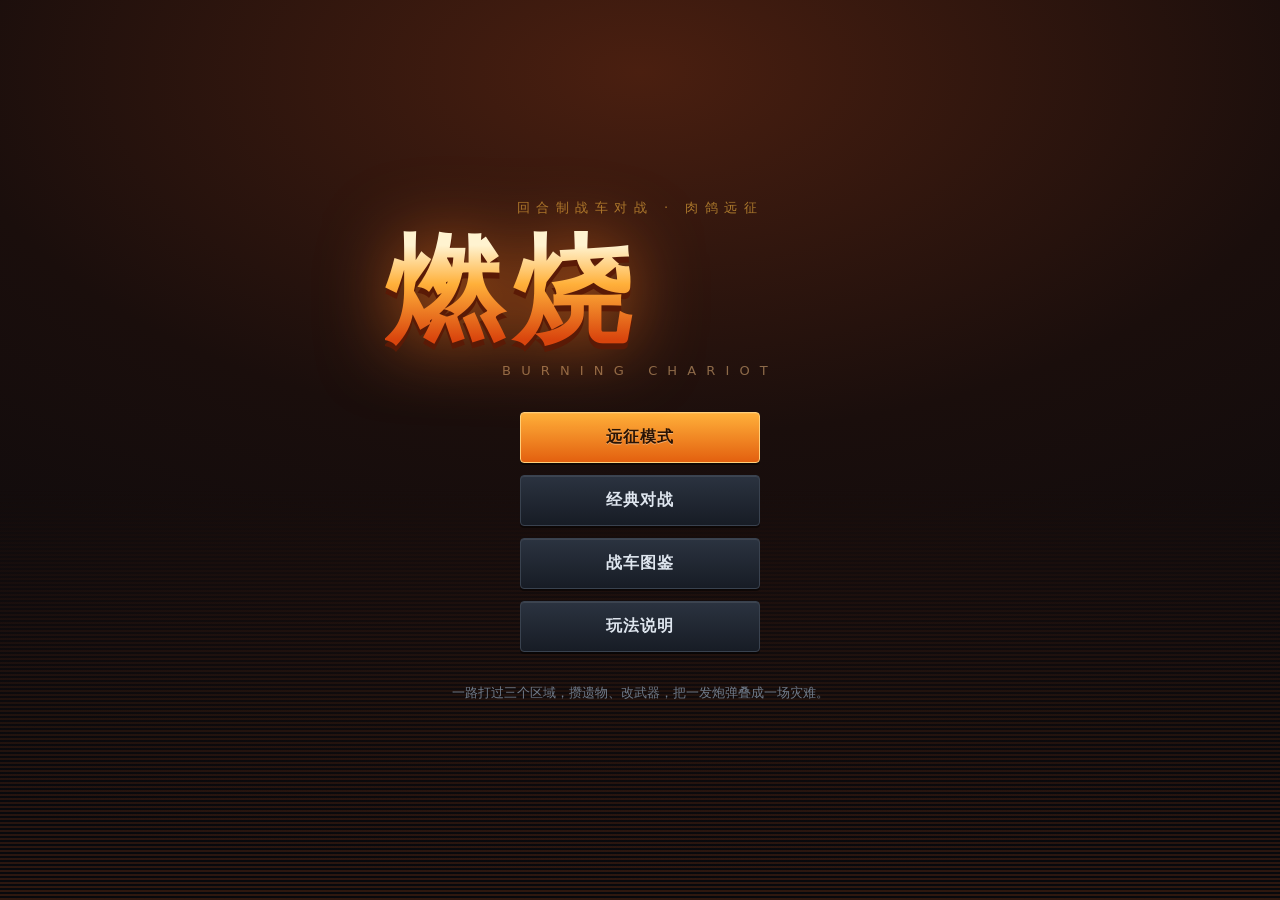
==== index.html @ a40dc1c4 "远征模式（肉鸽）+ 爽快规则：改造、遗物、Boss、击飞、油桶、弹道预览 - js/run.js：远征状态机——三个区域十五层、12 种可叠加的武器改造、25 件遗物、   精英与 Boss、商店 /" ====
<!DOCTYPE html>
<html lang="zh-CN">
<head>
<meta charset="utf-8">
<meta name="viewport" content="width=device-width,initial-scale=1,maximum-scale=1,user-scalable=no">
<title>燃烧战车 · Burning Chariot</title>
<link rel="stylesheet" href="css/style.css">
</head>
<body>
<div id="app">

  <!-- ============ 标题画面 ============ -->
  <section id="screen-title" class="screen active">
    <div class="title-bg"></div>
    <div class="title-inner">
      <p class="kicker">回合制战车对战 · 肉鸽远征</p>
      <h1 class="logo"><span>燃烧</span><span class="logo-hot">战车</span></h1>
      <p class="sub">BURNING&nbsp;CHARIOT</p>
      <nav class="menu">
        <button class="btn btn-primary" data-go="run">远征模式</button>
        <button class="btn" data-go="setup">经典对战</button>
        <button class="btn" data-go="codex">战车图鉴</button>
        <button class="btn" data-go="help">玩法说明</button>
      </nav>
      <p class="foot">一路打过三个区域，攒遗物、改武器，把一发炮弹叠成一场灾难。</p>
    </div>
  </section>

  <!-- ============ 出战准备 ============ -->
  <section id="screen-setup" class="screen">
    <header class="bar">
      <button class="btn btn-ghost" data-go="title">← 返回</button>
      <h2>出战准备</h2>
      <button class="btn btn-primary" id="btn-start">进入战场</button>
    </header>

    <div class="setup-grid">
      <div class="panel">
        <h3 class="panel-h">对战模式</h3>
        <div class="chips" id="mode-chips">
          <button class="chip active" data-mode="1v1">单挑 1 v 1</button>
          <button class="chip" data-mode="2v2">组队 2 v 2</button>
          <button class="chip" data-mode="hotseat">同屏双人</button>
        </div>
        <h3 class="panel-h">规则</h3>
        <div class="chips" id="rules-chips">
          <button class="chip active" data-rules="classic">经典（原版数值与信息隐藏）</button>
          <button class="chip" data-rules="arcade">爽快（快节奏 · 击飞 · 油桶）</button>
        </div>
        <h3 class="panel-h">电脑强度</h3>
        <div class="chips" id="diff-chips">
          <button class="chip" data-diff="easy">新兵</button>
          <button class="chip active" data-diff="normal">老手</button>
          <button class="chip" data-diff="hard">王牌</button>
        </div>
        <h3 class="panel-h">炮口指示线</h3>
        <div class="chips" id="guide-chips">
          <button class="chip active" data-guide="1">显示（只标角度）</button>
          <button class="chip" data-guide="0">隐藏</button>
        </div>
        <h3 class="panel-h">战场</h3>
        <div class="maps" id="map-list"></div>
        <h3 class="panel-h">道具 <em id="shop-count">0 / 4</em></h3>
        <div class="loadout" id="loadout"></div>
        <div class="shop" id="shop"></div>
      </div>

      <div class="panel">
        <h3 class="panel-h" id="pick-title">选择你的战车</h3>
        <div class="veh-grid" id="veh-grid"></div>
        <div class="veh-detail" id="veh-detail"></div>

      </div>
    </div>
  </section>

  <!-- ============ 远征 ============ -->
  <section id="screen-run" class="screen">
    <header class="bar">
      <button class="btn btn-ghost" data-go="title">← 返回</button>
      <h2>远　征</h2>
      <span class="run-purse" id="run-purse"></span>
    </header>
    <div class="run-root" id="run-root"></div>
  </section>

  <!-- ============ 图鉴 ============ -->
  <section id="screen-codex" class="screen">
    <header class="bar">
      <button class="btn btn-ghost" data-go="title">← 返回</button>
      <h2>战车图鉴</h2>
      <span></span>
    </header>
    <div class="codex" id="codex-list"></div>
  </section>

  <!-- ============ 说明 ============ -->
  <section id="screen-help" class="screen">
    <header class="bar">
      <button class="btn btn-ghost" data-go="title">← 返回</button>
      <h2>玩法说明</h2>
      <span></span>
    </header>
    <div class="help">
      <div class="panel">
        <h3 class="panel-h">操作</h3>
        <ul class="kv">
          <li><b>← →</b><span>移动战车（消耗燃料）</span></li>
          <li><b>↑ ↓</b><span>调整炮口角度</span></li>
          <li><b>空格</b><span>按住蓄力，松开发射；蓄力条上的竖线是你上一发用的力度</span></li>
          <li><b>1 / 2 / 3</b><span>切换一号武器、二号武器、必杀</span></li>
          <li><b>Enter</b><span>跳过本回合（油不够时用来攒燃料）</span></li>
          <li><b>G</b><span>开关炮口指示线（只显示角度，不预测落点）</span></li>
          <li><b>M</b><span>静音</span></li>
          <li><b>Esc</b><span>暂停菜单</span></li>
        </ul>
      </div>
      <div class="panel">
        <h3 class="panel-h">远征模式与爽快规则</h3>
        <ul class="rules">
          <li><b>远征</b>：三个区域、每个区域五层，最后一层是 Boss。每层挑一个去处——
            打得越多拿得越多，也掉得越多血。耐久带进下一场，输一场远征就结束。</li>
          <li><b>改造与遗物</b>：每场打赢三选一。改造装在某一把武器上，可以反复叠
            （分裂 × 集束 × 燃烧……）；遗物是全局被动。两者合起来就是你这一局的流派。</li>
          <li><b>节奏</b>：开局 60 油、回油更快，三四回合就能放一次必杀；拖到第 9 轮战场开始过热，
            所有战车每回合掉血。</li>
          <li><b>击飞与油桶</b>：爆炸会把战车横向掀出去，悬崖和浮岛边上能直接打出界；
            场上的油桶一点就炸，还会连锁。</li>
          <li><b>弹道预览</b>：默认画出这一发的前半段轨迹（按 G 开关），落点仍要自己估；
            上方还会显示出手顺序。出发前打开「硬核」就把这些都关掉。</li>
          <li><b>花式赏金</b>：直击、超远狙击、一炮双响、借桶杀人、击飞出界都会额外给金币。</li>
          <li><b>勋章</b>：远征结束按战绩发勋章，用来解锁新战车；通关后开放更高的进阶难度。</li>
        </ul>
      </div>
      <div class="panel">
        <h3 class="panel-h">经典规则</h3>
        <ul class="rules">
          <li><b>燃料就是一切</b>：开炮和移动共用一条燃料槽，上限 200，但<b>开局只有 22 点</b>——
            勉强够打一发一号或二号武器再挪两步。必杀要一百多点，得攒上好几个回合。</li>
          <li><b>延迟出手</b>：每一轮里每辆车都出手一次，延迟只决定这一轮里的<b>先后</b>，
            不会让谁整轮没得打。这一回合烧掉多少油就换算成多长的延迟，延迟低的先动。
            所以同一辆车最多连着打两次：上一轮压轴，接着下一轮打头。</li>
          <li><b>回油</b>：每回合结束自动加油，但一次只有十几点。这一回合省着用、或者打中了敌人，
            会多回一些；满地图乱跑则会少回一些。油不够开炮时按 Enter 跳过，专心攒油。</li>
          <li><b>风力</b>：每回合刷新，正数往右吹。轻弹（旋风）被吹得厉害，能量弹（兰登）几乎不受影响。</li>
          <li><b>地形会被炸烂</b>：脚下被掏空就会掉落，落差过大要摔伤，掉出地图直接阵亡。</li>
          <li><b>必杀技</b>：不靠能量槽，就是一发很贵的武器——攒够油按 3 释放，放完油槽还剩一些，
            但接下来会被延迟压住好几手。</li>
          <li><b>道具</b>：每辆车最多带 4 个，赛前挑选，场上也能靠空投补充。
            只能在<b>开炮之前</b>用，一个回合可以连用好几个；但「大回血 / 大回燃料」用完立刻交出回合，
            所以先用哪个是要想一想的。别人只看得到你「在用道具」，看不到用的是哪个。</li>
          <li><b>补给箱</b>：每四回合空投一次，开炮打中或开过去压到都能拿，里面是随机道具。</li>
          <li><b>爬坡</b>：上坡的耗油是平地的 1.8 倍；毒蜘蛛爬得最利索，奥丁挪一步都费油。</li>
        </ul>
      </div>
    </div>
  </section>

  <!-- ============ 战斗 ============ -->
  <section id="screen-game" class="screen">
    <canvas id="stage"></canvas>

    <div class="hud">
      <!-- 风力 / 计时 -->
      <div class="hud-top-center">
        <div class="wind-box">
          <canvas id="wind-dial" width="112" height="112"></canvas>
          <div class="wind-num"><span id="wind-val">0</span><i>风力</i></div>
        </div>
        <div class="timer" id="timer">30</div>
      </div>
      <!-- 出手队列：只有爽快规则且没开硬核时才出现 -->
      <div class="queue" id="queue" hidden></div>

      <div class="hud-top-right">
        <button class="icon-btn" id="btn-guide" title="炮口指示线 (G)">瞄</button>
        <button class="icon-btn" id="btn-mute" title="静音 (M)">音</button>
        <button class="icon-btn" id="btn-pause" title="菜单 (Esc)">≡</button>
      </div>

      <!-- 当前战车状态 -->
      <div class="hud-bottom-left">
        <div class="unit-card" id="unit-card">
          <div class="uc-head"><b id="uc-name">—</b><i id="uc-tag"></i></div>
          <div class="meter"><span class="mlabel">耐久</span><div class="mbar"><div id="bar-hp" class="mfill hp"></div></div><em id="txt-hp">0</em></div>
          <div class="meter"><span class="mlabel">燃料</span><div class="mbar"><div id="bar-fu" class="mfill fu"></div><div id="bar-cost" class="mcost"></div></div><em id="txt-fu">0</em></div>
          <div class="uc-foot">
            <span>本回合耗油 <b id="txt-spent">0</b></span>
          </div>
        </div>
      </div>

      <!-- 武器 -->
      <div class="hud-bottom-center" id="panel-action">
        <div class="weapons" id="weapons"></div>
        <div class="power-wrap">
          <div class="power-bar">
            <div id="power-fill"></div>
            <div class="power-ticks"></div>
            <div id="power-mark" class="power-mark" hidden></div>
          </div>
          <div class="aim-read">角度 <b id="aim-val">45</b>° · 力度 <b id="pow-val">0</b><span id="pow-last"></span></div>
        </div>
      </div>

      <div class="hud-bottom-right">
        <div class="item-tip" id="item-tip"></div>
        <div class="items" id="item-bar"></div>
        <div class="hint" id="hint">← → 移动　↑ ↓ 角度　空格 蓄力发射</div>
      </div>

      <div class="ticker" id="ticker"></div>
      <div class="turn-flash" id="turn-flash"></div>
    </div>

    <!-- 触屏操作 -->
    <div class="touch" id="touch">
      <button class="tbtn" data-k="ArrowLeft">◀</button>
      <button class="tbtn" data-k="ArrowRight">▶</button>
      <button class="tbtn" data-k="ArrowUp">▲</button>
      <button class="tbtn" data-k="ArrowDown">▼</button>
      <button class="tbtn tfire" data-k="Space">发射</button>
    </div>

    <!-- 暂停 -->
    <div class="overlay" id="overlay-pause">
      <div class="dialog">
        <h3>暂停</h3>
        <button class="btn btn-primary" id="btn-resume">继续战斗</button>
        <button class="btn" id="btn-restart">重新开战</button>
        <button class="btn btn-ghost" id="btn-quit">返回大厅</button>
        <p class="pause-note" id="pause-note"></p>
      </div>
    </div>

    <!-- 结算 -->
    <div class="overlay" id="overlay-result">
      <div class="dialog wide">
        <h3 id="result-title">胜利</h3>
        <div id="result-body" class="result-body"></div>
        <div class="row">
          <button class="btn btn-primary" id="btn-continue" hidden>继　续</button>
          <button class="btn btn-primary" id="btn-again">再来一局</button>
          <button class="btn btn-ghost" id="btn-lobby">返回大厅</button>
        </div>
      </div>
    </div>
  </section>
</div>

<script src="js/data.js"></script>
<script src="js/terrain.js"></script>
<script src="js/physics.js"></script>
<script src="js/render.js"></script>
<script src="js/audio.js"></script>
<script src="js/ai.js"></script>
<script src="js/game.js"></script>
<script src="js/run.js"></script>
<script src="js/main.js"></script>
<script src="js/runui.js"></script>
</body>
</html>
---- css/style.css ----
/* 燃烧战车 — 界面样式
   基调：黑铁机箱 + 琥珀色仪表灯，向 2000 年代国服游戏大厅致敬。 */

:root {
  --ink: #0b0d11;
  --steel-1: #1a1f27;
  --steel-2: #121620;
  --steel-3: #262d38;
  --line: #39424f;
  --amber: #ffb033;
  --amber-hot: #ff6a1f;
  --amber-dim: #a9772c;
  --text: #dfe6ef;
  --text-dim: #93a0b2;
  --red: #ff5f5f;
  --blue: #4fa8ff;
  --green: #5ad27a;
  --font: "PingFang SC", "Hiragino Sans GB", "Microsoft YaHei", system-ui, sans-serif;
}

* { box-sizing: border-box; margin: 0; padding: 0; }

html, body {
  height: 100%;
  background: var(--ink);
  color: var(--text);
  font-family: var(--font);
  overflow: hidden;
  -webkit-font-smoothing: antialiased;
  user-select: none;
  -webkit-tap-highlight-color: transparent;
}

#app { position: relative; width: 100%; height: 100%; }

.screen {
  position: absolute; inset: 0;
  display: none;
  flex-direction: column;
  overflow: hidden;
}
.screen.active { display: flex; }

/* ---------- 通用控件 ---------- */
.btn {
  font: inherit; font-size: 15px; font-weight: 600; letter-spacing: .06em;
  color: var(--text);
  padding: 11px 26px;
  background: linear-gradient(#2b3340, #171c25);
  border: 1px solid var(--line);
  border-radius: 4px;
  box-shadow: inset 0 1px 0 rgba(255,255,255,.09), 0 2px 0 rgba(0,0,0,.5);
  cursor: pointer;
  transition: transform .06s, filter .15s, border-color .15s;
}
.btn:hover { filter: brightness(1.25); border-color: var(--amber-dim); }
.btn:active { transform: translateY(2px); box-shadow: inset 0 1px 0 rgba(255,255,255,.06); }
.btn-primary {
  background: linear-gradient(#ffb03a, #e3600f);
  border-color: #ffcf7a; color: #2a1405;
  text-shadow: 0 1px 0 rgba(255,255,255,.35);
}
.btn-ghost { background: transparent; box-shadow: none; color: var(--text-dim); }

.panel {
  background: linear-gradient(180deg, rgba(38,45,56,.92), rgba(15,19,26,.92));
  border: 1px solid var(--line);
  border-radius: 6px;
  padding: 18px 20px 20px;
  box-shadow: inset 0 1px 0 rgba(255,255,255,.06), 0 10px 30px rgba(0,0,0,.45);
}
.panel-h {
  font-size: 13px; font-weight: 700; letter-spacing: .22em;
  color: var(--amber); margin: 18px 0 10px;
  display: flex; align-items: center; gap: 10px;
}
.panel-h:first-child { margin-top: 0; }
.panel-h::after { content: ""; flex: 1; height: 1px; background: linear-gradient(90deg, var(--amber-dim), transparent); }

.chips { display: flex; flex-wrap: wrap; gap: 8px; }
.chip {
  font: inherit; font-size: 13px; color: var(--text-dim);
  padding: 8px 15px; cursor: pointer;
  background: #10141b; border: 1px solid var(--line); border-radius: 3px;
  transition: .15s;
}
.chip:hover { color: var(--text); border-color: var(--amber-dim); }
.chip.active {
  color: #2a1405; background: linear-gradient(#ffc35c, #e88a1c);
  border-color: #ffd98f; font-weight: 700;
}

/* ---------- 标题画面 ---------- */
#screen-title { align-items: center; justify-content: center; }
.title-bg {
  position: absolute; inset: 0;
  background:
    radial-gradient(120% 90% at 50% 8%, #4a1f10 0%, #1a0e0c 45%, #08090d 100%),
    repeating-linear-gradient(90deg, rgba(255,255,255,.025) 0 1px, transparent 1px 3px);
}
.title-bg::after {
  content: ""; position: absolute; inset: auto 0 0 0; height: 46%;
  background: linear-gradient(transparent, rgba(255,106,31,.16));
  mask-image: repeating-linear-gradient(0deg, #000 0 2px, transparent 2px 4px);
}
.title-inner { position: relative; text-align: center; padding: 24px; }
.kicker { font-size: 13px; letter-spacing: .5em; color: var(--amber-dim); margin-bottom: 14px; }
.logo {
  font-size: clamp(56px, 12vw, 118px);
  font-weight: 900; letter-spacing: .08em; line-height: 1;
  background: linear-gradient(#fff3d0 12%, #ffb03a 45%, #d9450d 92%);
  -webkit-background-clip: text; background-clip: text; color: transparent;
  filter: drop-shadow(0 6px 0 #5a1a06) drop-shadow(0 0 34px rgba(255,120,30,.55));
}
.logo-hot { filter: drop-shadow(0 0 22px rgba(255,80,0,.8)); }
.sub { font-size: 13px; letter-spacing: .78em; color: #8d6a49; margin: 14px 0 34px; }
.menu { display: flex; flex-direction: column; gap: 12px; width: 240px; margin: 0 auto; }
.menu .btn { width: 100%; padding: 14px; font-size: 16px; }
.foot { margin-top: 32px; font-size: 13px; color: #6f7a89; }

/* ---------- 顶栏 ---------- */
.bar {
  display: flex; align-items: center; justify-content: space-between;
  padding: 14px 22px; gap: 16px;
  background: linear-gradient(#1d232d, #10141b);
  border-bottom: 1px solid var(--line);
  flex: 0 0 auto;
}
.bar h2 { font-size: 17px; letter-spacing: .3em; color: var(--amber); font-weight: 700; }

/* ---------- 出战准备 ---------- */
.setup-grid {
  flex: 1; min-height: 0;
  display: grid; grid-template-columns: 340px 1fr; gap: 16px;
  padding: 16px; overflow: auto;
}
.maps { display: grid; grid-template-columns: 1fr 1fr; gap: 8px; }
.map-card {
  position: relative; height: 62px; cursor: pointer; overflow: hidden;
  border: 1px solid var(--line); border-radius: 4px;
  display: flex; align-items: flex-end; padding: 7px 9px;
  font-size: 13px; font-weight: 600; text-shadow: 0 1px 3px #000;
  transition: .15s;
}
.map-card:hover { border-color: var(--amber-dim); }
.map-card.active { border-color: var(--amber); box-shadow: 0 0 0 1px var(--amber) inset, 0 0 16px rgba(255,150,40,.3); }

.veh-grid { display: grid; grid-template-columns: repeat(auto-fill, minmax(112px, 1fr)); gap: 9px; }
.veh-card {
  cursor: pointer; padding: 9px 8px 10px; text-align: center;
  background: #0f131a; border: 1px solid var(--line); border-radius: 5px;
  transition: .15s;
}
.veh-card:hover { border-color: var(--amber-dim); transform: translateY(-2px); }
.veh-card.active { border-color: var(--amber); background: #1a1a14; box-shadow: 0 0 18px rgba(255,150,40,.22); }
.veh-card canvas { display: block; margin: 0 auto 4px; }
.veh-card b { display: block; font-size: 14px; }
.veh-card i { display: block; font-style: normal; font-size: 11px; color: var(--text-dim); }

.veh-detail { margin-top: 16px; min-height: 150px; }
.vd-top { display: flex; align-items: baseline; gap: 12px; margin-bottom: 6px; }
.vd-top b { font-size: 21px; letter-spacing: .1em; }
.vd-top i { font-style: normal; font-size: 12px; color: var(--amber); border: 1px solid var(--amber-dim); padding: 2px 8px; border-radius: 2px; }
.vd-desc { font-size: 13px; color: var(--text-dim); line-height: 1.7; margin-bottom: 12px; }
.stat-rows { display: grid; grid-template-columns: repeat(2, 1fr); gap: 6px 20px; margin-bottom: 12px; }
.stat { display: flex; align-items: center; gap: 8px; font-size: 12px; }
.stat span { width: 34px; color: var(--text-dim); }
.stat .track { flex: 1; height: 7px; background: #0a0d12; border: 1px solid var(--line); border-radius: 2px; overflow: hidden; }
.stat .track i { display: block; height: 100%; background: linear-gradient(90deg, var(--amber-hot), var(--amber)); }
.stat em { font-style: normal; width: 34px; text-align: right; color: var(--text); }
.wpn-rows { display: grid; gap: 6px; }
.wpn {
  display: grid; grid-template-columns: 46px 1fr auto; gap: 10px; align-items: center;
  font-size: 12.5px; background: #0d1118; border: 1px solid #232b36; border-radius: 3px; padding: 7px 10px;
}
.wpn u { text-decoration: none; color: var(--amber); font-size: 11px; letter-spacing: .1em; }
.wpn s { text-decoration: none; color: var(--text-dim); }

/* ---------- 图鉴 / 说明 ---------- */
.codex { flex: 1; overflow: auto; padding: 16px; display: grid; grid-template-columns: repeat(auto-fill, minmax(330px, 1fr)); gap: 14px; }
.help { flex: 1; overflow: auto; padding: 16px; display: grid; grid-template-columns: repeat(auto-fit, minmax(330px, 1fr)); gap: 14px; align-content: start; }
.kv { list-style: none; display: grid; gap: 8px; }
.kv li { display: grid; grid-template-columns: 92px 1fr; gap: 12px; font-size: 13.5px; align-items: center; }
.kv b { background: #0d1118; border: 1px solid var(--line); border-radius: 3px; padding: 5px 0; text-align: center; color: var(--amber); font-size: 12px; }
.kv span { color: var(--text-dim); }
.rules { list-style: none; display: grid; gap: 11px; font-size: 13.5px; line-height: 1.75; color: var(--text-dim); }
.rules b { color: var(--amber); }

/* ---------- 战斗画面 ---------- */
#screen-game { background: #05070a; }
#stage { position: absolute; inset: 0; width: 100%; height: 100%; display: block; }

.hud { position: absolute; inset: 0; pointer-events: none; font-size: 13px; }
.hud button { pointer-events: auto; }

.hud-top-center { position: absolute; top: 8px; left: 50%; transform: translateX(-50%); display: flex; align-items: center; gap: 16px; }
.wind-box { position: relative; width: 112px; height: 112px; }
#wind-dial { position: absolute; inset: 0; }
.wind-num { position: absolute; inset: 0; display: flex; flex-direction: column; align-items: center; justify-content: center; pointer-events: none; }
.wind-num span { font-size: 24px; font-weight: 800; color: var(--amber); line-height: 1; text-shadow: 0 0 12px rgba(255,150,40,.55); }
.wind-num i { font-style: normal; font-size: 10px; letter-spacing: .3em; color: var(--text-dim); margin-top: 2px; }
.timer {
  min-width: 62px; text-align: center; font-size: 30px; font-weight: 800;
  color: var(--text); text-shadow: 0 2px 6px #000;
  background: rgba(10,13,18,.7); border: 1px solid var(--line); border-radius: 4px; padding: 6px 10px;
}
.timer.warn { color: #ff6a5a; border-color: #7a2b22; animation: pulse .6s infinite; }
@keyframes pulse { 50% { opacity: .45; } }

.hud-top-right { position: absolute; top: 12px; right: 12px; display: flex; gap: 6px; }
.icon-btn {
  width: 36px; height: 36px; font: inherit; font-size: 14px; cursor: pointer;
  color: var(--text-dim); background: rgba(10,13,18,.78);
  border: 1px solid var(--line); border-radius: 4px;
}
.icon-btn.on { color: #2a1405; background: linear-gradient(#ffc35c, #e88a1c); border-color: #ffd98f; }

.hud-bottom-left { position: absolute; left: 12px; bottom: 12px; }
.unit-card {
  width: 232px; padding: 10px 12px 12px;
  background: rgba(10,13,18,.8); border: 1px solid var(--line); border-radius: 5px;
  backdrop-filter: blur(4px);
}
.uc-head { display: flex; align-items: baseline; gap: 8px; margin-bottom: 8px; }
.uc-head b { font-size: 16px; letter-spacing: .08em; }
.uc-head i { font-style: normal; font-size: 11px; color: var(--amber); }
.meter { display: flex; align-items: center; gap: 7px; margin-top: 5px; }
.mlabel { width: 28px; font-size: 11px; color: var(--text-dim); }
.mbar { flex: 1; height: 9px; background: #05070a; border: 1px solid #2a323d; border-radius: 2px; overflow: hidden; }
.mfill { height: 100%; width: 0; transition: width .2s; }
.mfill.hp { background: linear-gradient(90deg, #2f7f45, var(--green)); }
.mfill.fu { background: linear-gradient(90deg, #8a6a1a, var(--amber)); }
/* 选中武器要花掉的那一段油，叠在燃料条右端 */
.mcost {
  position: absolute; top: 0; bottom: 0; width: 0;
  background: repeating-linear-gradient(45deg, rgba(255,120,60,.85) 0 3px, rgba(255,60,20,.85) 3px 6px);
}
.mbar { position: relative; }
.uc-foot {
  display: flex; justify-content: space-between; gap: 10px;
  margin-top: 9px; padding-top: 8px; border-top: 1px solid #232b36;
  font-size: 11px; color: var(--text-dim);
}
.uc-foot b { color: var(--amber); font-size: 12.5px; }
.meter em { font-style: normal; width: 40px; text-align: right; font-size: 11px; color: var(--text-dim); }

.hud-bottom-center { position: absolute; left: 50%; bottom: 12px; transform: translateX(-50%); display: flex; flex-direction: column; align-items: center; gap: 8px; }
.weapons { display: flex; gap: 8px; }
.wbtn {
  pointer-events: auto; cursor: pointer; font: inherit;
  min-width: 108px; padding: 7px 12px 8px; text-align: left;
  background: rgba(10,13,18,.82); border: 1px solid var(--line); border-radius: 4px; color: var(--text);
}
.wbtn u { display: block; text-decoration: none; font-size: 10px; letter-spacing: .2em; color: var(--text-dim); }
.wbtn b { display: block; font-size: 14px; margin: 1px 0 2px; }
.wbtn s { display: block; text-decoration: none; font-size: 10.5px; color: var(--text-dim); }
.wbtn.active { border-color: var(--amber); background: rgba(60,36,8,.9); box-shadow: 0 0 16px rgba(255,150,40,.28); }
.wbtn.active u, .wbtn.active s { color: var(--amber); }
.wbtn.locked { opacity: .42; }

.power-wrap { display: flex; flex-direction: column; align-items: center; gap: 4px; }
.power-bar {
  position: relative; width: 340px; height: 16px;
  background: #05070a; border: 1px solid var(--line); border-radius: 3px; overflow: hidden;
}
#power-fill { height: 100%; width: 0%; background: linear-gradient(90deg, #35a06a 0%, #ffc634 55%, #ff3f1f 100%); }
.power-ticks {
  position: absolute; inset: 0;
  background: repeating-linear-gradient(90deg, transparent 0 33px, rgba(0,0,0,.55) 33px 34px);
}
/* 上一发用过的力度：微调时对着这条线找感觉 */
.power-mark {
  position: absolute; top: -4px; bottom: -4px; width: 2px;
  background: #fff; box-shadow: 0 0 6px rgba(255,255,255,.9);
  transform: translateX(-1px); pointer-events: none;
}
.power-mark::after {
  content: ""; position: absolute; left: -4px; top: -5px;
  border-left: 5px solid transparent; border-right: 5px solid transparent;
  border-top: 5px solid #fff;
}
#pow-last { color: #7d8899; margin-left: 8px; font-size: 11.5px; }

/* 待命：不是自己的回合，面板显示的是自己的车，且不可操作 */
/* 待命只用 opacity：filter 会让整块面板每帧重新栅格化，很吃帧 */
.standby { opacity: .45; }
.standby .wbtn { cursor: default; }
.unit-card.standby .uc-head i { color: var(--text-dim); }
.aim-read { font-size: 12px; color: var(--text-dim); letter-spacing: .08em; }
.aim-read b { color: var(--amber); font-size: 14px; }

.hud-bottom-right { position: absolute; right: 12px; bottom: 12px; }
.hint { font-size: 11.5px; color: #6f7a89; background: rgba(10,13,18,.6); padding: 6px 10px; border-radius: 3px; }

.ticker {
  position: absolute; left: 50%; top: 132px; transform: translateX(-50%);
  display: flex; flex-direction: column; align-items: center; gap: 4px;
  font-size: 13px; text-shadow: 0 2px 4px #000; pointer-events: none;
}
.turn-flash {
  position: absolute; left: 50%; top: 34%; transform: translate(-50%, -50%);
  font-size: 40px; font-weight: 900; letter-spacing: .2em;
  opacity: 0; pointer-events: none;
  -webkit-text-stroke: 3px rgba(0,0,0,.8); paint-order: stroke fill;
  text-shadow: 0 4px 18px rgba(0,0,0,.9);
}
.turn-flash.go { animation: flash 1.15s ease-out; }
@keyframes flash {
  0% { opacity: 0; transform: translate(-50%,-50%) scale(1.5); }
  18% { opacity: 1; transform: translate(-50%,-50%) scale(1); }
  75% { opacity: 1; }
  100% { opacity: 0; transform: translate(-50%,-50%) scale(1.05); }
}

/* ---------- 触屏 ---------- */
.touch { position: absolute; inset: auto 0 0 0; display: none; justify-content: space-between; padding: 10px; gap: 8px; }
.tbtn {
  flex: 1; height: 54px; font-size: 19px; font-family: inherit;
  color: var(--text); background: rgba(20,25,33,.85);
  border: 1px solid var(--line); border-radius: 6px;
}
.tfire { flex: 1.6; background: linear-gradient(#ffb03a, #e3600f); color: #2a1405; font-weight: 800; }
body.touch-mode .touch { display: flex; }
body.touch-mode .hud-bottom-right { display: none; }
body.touch-mode .hud-bottom-center { bottom: 78px; }
body.touch-mode .hud-bottom-left { bottom: 78px; }

/* ---------- 弹层 ---------- */
.overlay {
  position: absolute; inset: 0; display: none;
  align-items: center; justify-content: center;
  background: rgba(4,6,10,.78); backdrop-filter: blur(3px); z-index: 5;
}
.overlay.show { display: flex; }
.dialog {
  min-width: 300px; padding: 26px 30px; text-align: center;
  background: linear-gradient(180deg, #232b36, #0f131a);
  border: 1px solid var(--line); border-radius: 8px;
  box-shadow: 0 24px 60px rgba(0,0,0,.6);
  display: flex; flex-direction: column; gap: 10px;
}
.dialog.wide { min-width: 420px; }
.dialog h3 { font-size: 26px; letter-spacing: .3em; color: var(--amber); margin-bottom: 8px; }
.dialog .row { display: flex; gap: 10px; justify-content: center; margin-top: 6px; }
.result-body { text-align: left; display: grid; gap: 7px; margin-bottom: 8px; }
.rrow {
  display: grid; grid-template-columns: 12px 1fr auto auto; gap: 10px; align-items: center;
  font-size: 13px; padding: 7px 10px; background: #0d1118; border: 1px solid #232b36; border-radius: 3px;
}
.rrow .dot { width: 10px; height: 10px; border-radius: 50%; }
.rrow .dmg { color: var(--amber); font-weight: 700; }
.rrow.out { opacity: .45; }

@media (max-width: 880px) {
  .setup-grid { grid-template-columns: 1fr; }
  .hud-bottom-left { display: none; }
  .power-bar { width: min(80vw, 340px); }
}

/* ---------- 道具 ---------- */
.items { display: flex; gap: 6px; justify-content: flex-end; margin-bottom: 8px; }
.islot {
  position: relative; width: 54px; height: 54px; cursor: pointer; pointer-events: auto;
  background: rgba(10,13,18,.82); border: 1px solid var(--line); border-radius: 5px;
  display: flex; flex-direction: column; align-items: center; justify-content: center;
  font: inherit; color: var(--text); transition: .12s;
}
.islot:hover { border-color: var(--amber-dim); transform: translateY(-2px); }
.islot b { font-size: 12px; font-weight: 700; }
.islot i { font-style: normal; font-size: 9px; color: var(--text-dim); letter-spacing: .1em; }
.islot .pip { width: 16px; height: 3px; border-radius: 2px; margin-bottom: 4px; }
.islot.armed {
  border-color: var(--amber); background: rgba(70,42,8,.92);
  box-shadow: 0 0 16px rgba(255,150,40,.4);
}
.islot.armed::after {
  content: "再点一次确认"; position: absolute; bottom: -16px; right: 0;
  font-size: 10px; color: var(--amber); white-space: nowrap;
}
.islot.empty { opacity: .28; cursor: default; border-style: dashed; }
.islot.empty:hover { transform: none; border-color: var(--line); }
.islot:disabled { cursor: default; opacity: .4; }
.item-tip {
  max-width: 280px; margin-bottom: 6px; text-align: right;
  font-size: 11.5px; line-height: 1.6; color: var(--text-dim);
  background: rgba(10,13,18,.6); padding: 6px 9px; border-radius: 3px;
}
.item-tip:empty { display: none; }
.item-tip b { color: var(--amber); }

/* 赛前选购 */
.loadout { display: flex; gap: 8px; margin-bottom: 12px; }
.lslot {
  width: 64px; height: 58px; border: 1px dashed var(--line); border-radius: 5px;
  display: flex; flex-direction: column; align-items: center; justify-content: center;
  font: inherit; font-size: 12px; color: var(--text-dim); cursor: pointer; background: #0d1118;
}
.lslot.filled { border-style: solid; color: var(--text); background: #141a22; }
.lslot .pip { width: 18px; height: 3px; border-radius: 2px; margin-bottom: 5px; }
.shop { display: grid; grid-template-columns: repeat(3, 1fr); gap: 6px; }
.shop-item {
  text-align: center; cursor: pointer; font: inherit; color: var(--text);
  background: #0f131a; border: 1px solid var(--line); border-radius: 5px; padding: 7px 4px;
  transition: .12s;
}
.shop-item:hover { border-color: var(--amber-dim); transform: translateY(-2px); }
.shop-item:disabled { opacity: .38; cursor: default; transform: none; }
.shop-item b { display: block; font-size: 12px; }
.shop-item .pip { width: 20px; height: 3px; border-radius: 2px; margin: 0 auto 5px; }
.shop-hint { font-size: 11px; color: var(--text-dim); line-height: 1.6; margin-top: 8px; min-height: 34px; }
.shop-hint b { color: var(--amber); }
.loadout { display: grid; grid-template-columns: repeat(4, 1fr); }
.loadout .lslot { width: 100%; height: 52px; font-size: 11px; }
.panel-h em { font-style: normal; font-size: 12px; color: var(--text-dim); letter-spacing: 0; }

/* ============================================================
   爽快规则的 HUD 补充
   ============================================================ */
.queue {
  position: absolute; top: 14px; left: 14px; max-width: 34%;
  display: flex; flex-wrap: wrap; align-items: center; gap: 5px;
}
.queue[hidden] { display: none; }
.queue i {
  font-style: normal; font-size: 10px; letter-spacing: .2em; color: var(--text-dim);
  padding: 4px 7px; background: rgba(10,13,18,.78); border-radius: 3px;
}
.queue span {
  font-size: 11.5px; padding: 3px 8px; color: var(--text-dim);
  background: rgba(10,13,18,.78); border: 1px solid; border-radius: 3px;
}
.queue span.now { color: #2a1405; background: linear-gradient(#ffc35c, #e88a1c); font-weight: 700; }
.pause-note { font-size: 12px; color: var(--text-dim); }
.pause-note:empty { display: none; }
.rrow.bonus { border-color: var(--amber-dim); }
.dialog [hidden] { display: none; }

/* ============================================================
   远征
   ============================================================ */
.run-purse { font-size: 13px; color: var(--text-dim); letter-spacing: .06em; min-width: 120px; text-align: right; }
.run-purse b { color: var(--amber); font-size: 16px; }
.run-root { flex: 1; overflow: auto; padding: 16px; }
.run-tip { font-size: 12px; color: var(--text-dim); line-height: 1.7; margin-top: 8px; }

/* ---- 营地 ---- */
.run-hub { display: grid; grid-template-columns: minmax(0, 1.15fr) minmax(0, 1fr); gap: 16px; max-width: 1180px; margin: 0 auto; }
.run-hub .veh-card.locked { opacity: .5; }
.run-hub .veh-card.locked i { color: var(--amber-dim); }
.run-brief { font-size: 13px; line-height: 1.75; color: var(--text-dim); }
.run-go-row { margin-top: 22px; }
.run-go { width: 100%; padding: 15px; font-size: 17px; letter-spacing: .3em; }
.run-go:disabled { opacity: .45; cursor: default; }

/* ---- 进行中：左边状态栏，右边当前要处理的事 ---- */
.run-grid { display: grid; grid-template-columns: 318px minmax(0, 1fr); gap: 16px; max-width: 1280px; margin: 0 auto; align-items: start; }
.run-side { padding: 16px; }
.rs-head { display: flex; gap: 12px; align-items: center; }
.rs-head > div { flex: 1; min-width: 0; }
.rs-head b { font-size: 18px; letter-spacing: .1em; }
.rs-head .mbar { margin: 6px 0 4px; }
.rs-head small { font-size: 12px; color: var(--text-dim); }
.act-pips { margin-top: 14px; display: grid; gap: 5px; }
.act-row { display: flex; align-items: center; gap: 5px; font-size: 11.5px; color: #5f6b7b; }
.act-row.cur { color: var(--amber); }
.act-row span { width: 68px; letter-spacing: .08em; }
.act-row i { flex: 1; height: 6px; background: #0a0d12; border: 1px solid #232b36; border-radius: 2px; }
.act-row i.done { background: var(--amber-dim); border-color: var(--amber-dim); }
.act-row i.cur { background: var(--amber); border-color: #ffd98f; box-shadow: 0 0 8px rgba(255,150,40,.6); }
.act-row i.boss { flex: 1.6; border-color: #7a2b22; }
.rw { background: #0d1118; border: 1px solid #232b36; border-radius: 3px; padding: 7px 9px; margin-bottom: 5px; font-size: 12px; }
.rw u { text-decoration: none; color: var(--amber); font-size: 11px; margin-right: 7px; }
.rw b { font-size: 13px; }
.rw s { display: block; text-decoration: none; color: var(--text-dim); font-size: 11px; margin-top: 2px; }
.rw-mods { display: flex; flex-wrap: wrap; gap: 4px; margin-top: 5px; }
.rw-mods em {
  font-style: normal; font-size: 10.5px; padding: 1px 6px; border-radius: 2px;
  color: #2a1405; background: linear-gradient(#ffc35c, #e88a1c);
}
.ritems { display: grid; grid-template-columns: repeat(4, 1fr); gap: 5px; }
.ritem {
  display: flex; flex-direction: column; align-items: center; gap: 4px; padding: 7px 2px;
  font-size: 11.5px; background: #0d1118; border: 1px solid #232b36; border-radius: 3px;
}
.ritem i { width: 18px; height: 3px; border-radius: 2px; }
.ritem.empty { opacity: .3; border-style: dashed; }
.relic { padding: 7px 9px; margin-bottom: 5px; background: #0d1118; border: 1px solid #232b36; border-left: 3px solid var(--text-dim); border-radius: 3px; }
.relic.rare { border-left-color: var(--amber); }
.relic.boss { border-left-color: var(--red); }
.relic b { display: block; font-size: 12.5px; }
.relic span { font-size: 11px; color: var(--text-dim); line-height: 1.5; }
.run-quit { width: 100%; margin-top: 14px; font-size: 12px; padding: 8px; }

.run-title { font-size: 21px; letter-spacing: .14em; margin-bottom: 14px; display: flex; align-items: baseline; gap: 14px; }
.run-title small { font-size: 12.5px; font-weight: 400; letter-spacing: .06em; color: var(--text-dim); }

/* ---- 路线上的去处 ---- */
.nodes { display: grid; gap: 14px; grid-template-columns: repeat(3, minmax(0, 1fr)); }
.nodes.n2 { grid-template-columns: repeat(2, minmax(0, 1fr)); }
.nodes.n1 { grid-template-columns: minmax(0, 520px); }
.node {
  display: flex; flex-direction: column; min-height: 230px; padding: 16px; cursor: pointer;
  background: linear-gradient(180deg, rgba(38,45,56,.92), rgba(15,19,26,.92));
  border: 1px solid var(--line); border-top: 3px solid var(--text-dim); border-radius: 6px;
  transition: transform .08s, border-color .15s;
}
.node:hover { transform: translateY(-3px); border-color: var(--amber); }
.node h4 { font-size: 15px; letter-spacing: .3em; margin-bottom: 12px; color: var(--text-dim); }
.node.fight { border-top-color: var(--blue); } .node.fight h4 { color: var(--blue); }
.node.elite { border-top-color: var(--amber); } .node.elite h4 { color: var(--amber); }
.node.boss { border-top-color: var(--red); } .node.boss h4 { color: var(--red); }
.node.shop h4, .node.rest h4 { color: var(--green); }
.node.shop, .node.rest { border-top-color: var(--green); }
.node-body { flex: 1; display: grid; gap: 8px; align-content: start; }
.node-body p { font-size: 13px; color: var(--text-dim); line-height: 1.7; }
.node-foot { margin-top: 12px; padding-top: 10px; border-top: 1px solid #232b36; font-size: 11.5px; color: var(--text-dim); }
.foe { display: flex; gap: 10px; align-items: center; }
.foe b { display: block; font-size: 14px; }
.foe small { display: block; font-size: 11.5px; color: var(--text-dim); margin-top: 2px; }
.foe .foe-tags { color: var(--amber); }

/* ---- 奖励 / 商店 / 修整 ---- */
.offers { display: grid; gap: 14px; grid-template-columns: repeat(3, minmax(0, 1fr)); }
.offers.shop-grid { grid-template-columns: repeat(auto-fill, minmax(190px, 1fr)); }
.offer {
  display: flex; flex-direction: column; gap: 8px; padding: 16px; min-height: 190px;
  background: linear-gradient(180deg, rgba(38,45,56,.92), rgba(15,19,26,.92));
  border: 1px solid var(--line); border-top: 3px solid var(--text-dim); border-radius: 6px;
}
.offer u { text-decoration: none; font-size: 11px; letter-spacing: .24em; color: var(--text-dim); }
.offer > b { font-size: 18px; letter-spacing: .08em; }
.offer p { flex: 1; font-size: 13px; line-height: 1.7; color: var(--text-dim); }
.offer.mod { border-top-color: var(--blue); } .offer.mod u { color: var(--blue); }
.offer.rare { border-top-color: var(--amber); } .offer.rare u { color: var(--amber); }
.offer.boss { border-top-color: var(--red); } .offer.boss u { color: var(--red); }
.offer.item, .offer.rest, .offer.repair { border-top-color: var(--green); }
.offer.gone { opacity: .35; }
.offer .btn { padding: 9px 12px; font-size: 14px; }
.offer .btn:disabled { opacity: .4; cursor: default; }
.sold { font-size: 12px; color: var(--text-dim); text-align: center; padding: 9px; }
.slot-pick { display: grid; gap: 6px; }
.slot-pick > small { font-size: 11.5px; color: var(--amber); }
.slot-pick .btn { display: flex; justify-content: space-between; align-items: baseline; padding: 7px 10px; font-size: 13px; }
.slot-pick .btn small { font-size: 11px; font-weight: 400; color: var(--text-dim); }
.run-skip { margin-top: 16px; }

.event { max-width: 560px; display: grid; gap: 12px; padding: 24px;
  background: linear-gradient(180deg, rgba(38,45,56,.92), rgba(15,19,26,.92));
  border: 1px solid var(--line); border-radius: 6px; }
.event h3 { font-size: 20px; letter-spacing: .16em; color: var(--amber); }
.event p { font-size: 14px; line-height: 1.8; color: var(--text); }
.event-opt { display: flex; flex-direction: column; align-items: flex-start; gap: 3px; text-align: left; }
.event-opt small { font-size: 12px; font-weight: 400; color: var(--text-dim); }

.run-over { display: flex; justify-content: center; padding-top: 6vh; }
.over-line { font-size: 13px; color: var(--text-dim); }
.run-over .rrow { grid-template-columns: 0 110px 1fr auto; }

@media (max-width: 880px) {
  .run-hub, .run-grid { grid-template-columns: 1fr; }
  .nodes, .nodes.n2, .offers { grid-template-columns: 1fr; }
  .queue { display: none; }
}
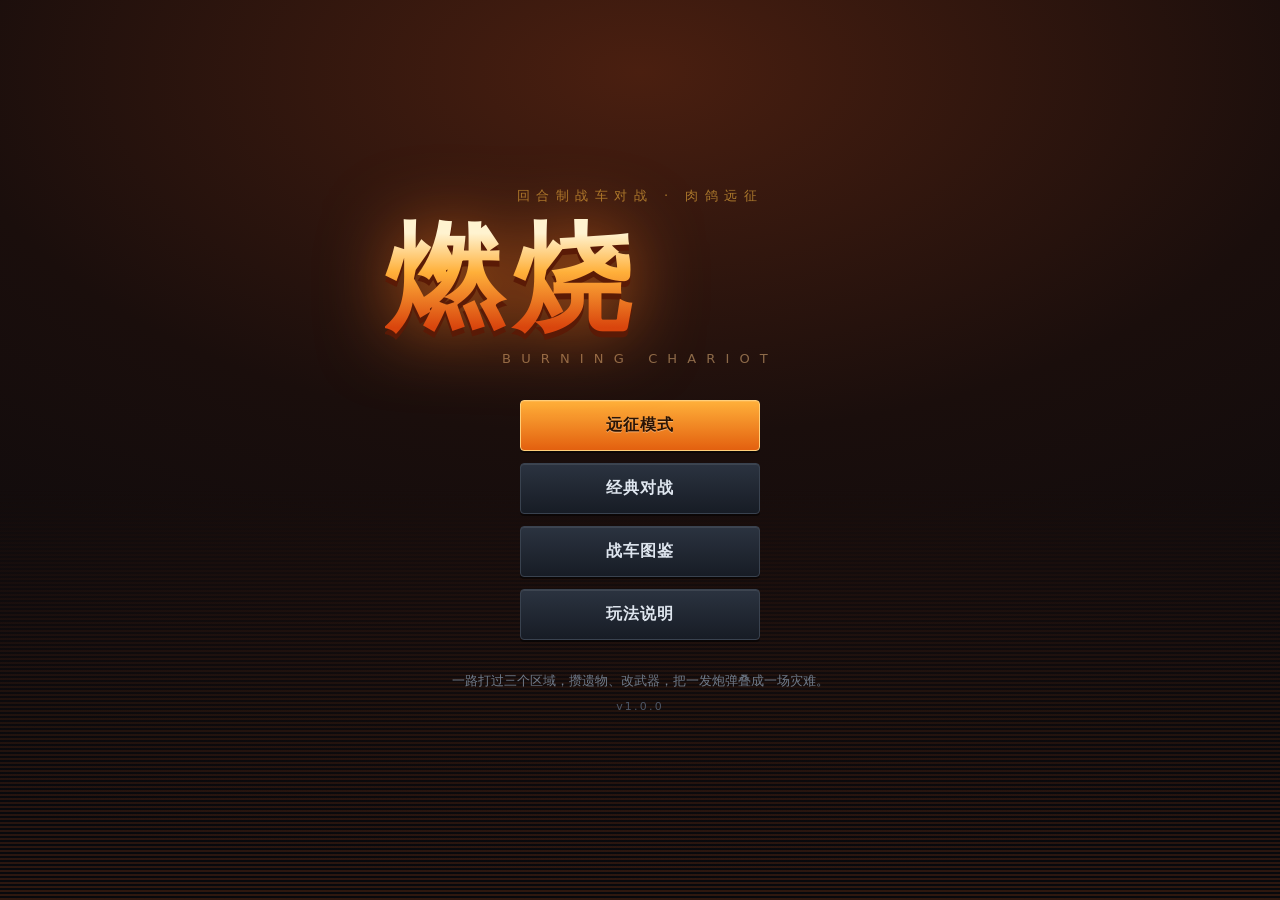
==== commit dd8e905d: "v1.0.0：加版本号与更新日志 - RZ.VERSION（标题画面底部显示）、CHANGELOG.md、CLAUDE.md 里写明每次大更新必须升版本 - 测试守卫：当前版本必须在 CHANGELO" ====
--- a/index.html
+++ b/index.html
@@ -23,6 +23,7 @@
         <button class="btn" data-go="help">玩法说明</button>
       </nav>
       <p class="foot">一路打过三个区域，攒遗物、改武器，把一发炮弹叠成一场灾难。</p>
+      <p class="ver" id="ver"></p>
     </div>
   </section>
 
--- a/css/style.css
+++ b/css/style.css
@@ -117,6 +117,7 @@
 .menu { display: flex; flex-direction: column; gap: 12px; width: 240px; margin: 0 auto; }
 .menu .btn { width: 100%; padding: 14px; font-size: 16px; }
 .foot { margin-top: 32px; font-size: 13px; color: #6f7a89; }
+.ver { margin-top: 10px; font-size: 11px; letter-spacing: .2em; color: #4d5665; }
 
 /* ---------- 顶栏 ---------- */
 .bar {
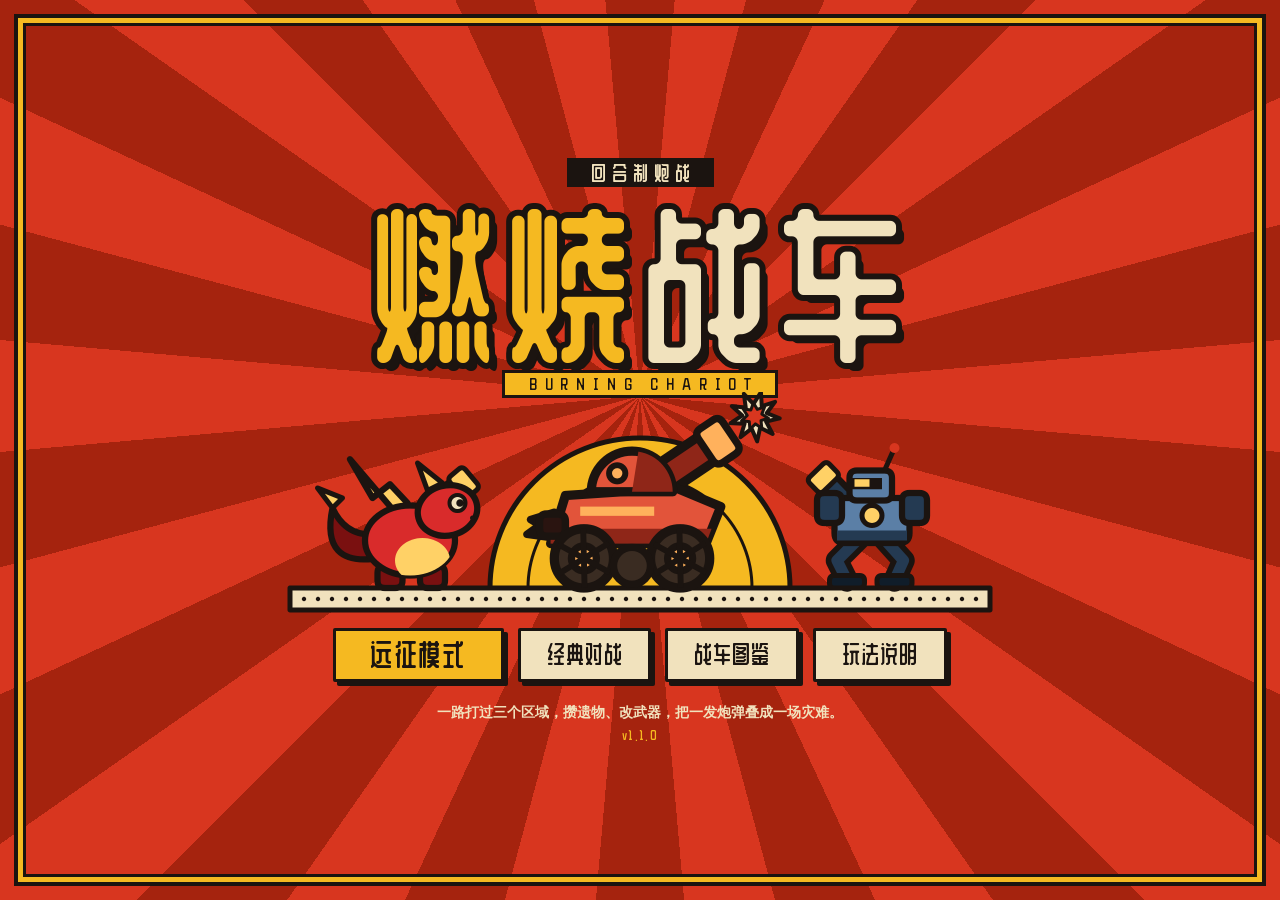
==== commit e702757a: "v1.1.0：全面换画风——「火花贴画」套色印刷 - render.js 重写：十辆战车粗墨线重画（会转的辐条轮、排气火苗）、五张海报背景、   漫画爆炸星与成团的烟、描边美术字；全部平涂，不用渐变和" ====
--- a/index.html
+++ b/index.html
@@ -13,9 +13,10 @@
   <section id="screen-title" class="screen active">
     <div class="title-bg"></div>
     <div class="title-inner">
-      <p class="kicker">回合制战车对战 · 肉鸽远征</p>
+      <p class="kicker">回合制炮战</p>
       <h1 class="logo"><span>燃烧</span><span class="logo-hot">战车</span></h1>
       <p class="sub">BURNING&nbsp;CHARIOT</p>
+      <canvas id="title-art" width="1520" height="460"></canvas>
       <nav class="menu">
         <button class="btn btn-primary" data-go="run">远征模式</button>
         <button class="btn" data-go="setup">经典对战</button>
--- a/css/style.css
+++ b/css/style.css
@@ -1,30 +1,43 @@
 /* 燃烧战车 — 界面样式
-   基调：黑铁机箱 + 琥珀色仪表灯，向 2000 年代国服游戏大厅致敬。 */
+   基调：「火花贴画」——老火柴盒 / 鞭炮包装纸的套色印刷。
+   五个专色：墨、纸、朱、黄、青。规矩只有几条，新加界面时照着来：
+     · 一切都是「贴在红底上的纸标签」：纸色底、3px 墨线框、右下一块实心墨影（套印错位）
+     · 颜色只平涂，不用渐变做立体感、不用模糊阴影、不用发光
+     · 标题、按钮、数字用美术字（RZ Display）；成段的说明文字用系统黑体，保证读得清
+     · 小标题是「朱红菱形 + 美术字 + 一道墨线」，不是加了字距的小灰字 */
+
+@font-face {
+  font-family: "RZ Display";
+  src: url("../fonts/rz-display.woff2") format("woff2");
+  font-display: swap;
+}
 
 :root {
-  --ink: #0b0d11;
-  --steel-1: #1a1f27;
-  --steel-2: #121620;
-  --steel-3: #262d38;
-  --line: #39424f;
-  --amber: #ffb033;
-  --amber-hot: #ff6a1f;
-  --amber-dim: #a9772c;
-  --text: #dfe6ef;
-  --text-dim: #93a0b2;
-  --red: #ff5f5f;
-  --blue: #4fa8ff;
-  --green: #5ad27a;
-  --font: "PingFang SC", "Hiragino Sans GB", "Microsoft YaHei", system-ui, sans-serif;
+  --ink: #1b1410;
+  --ink-soft: #4a392c;
+  --ink-dim: #7a644f;
+  --paper: #f1e2bd;
+  --paper-2: #e2cd9c;
+  --paper-3: #cdb27a;
+  --red: #d8361f;
+  --red-deep: #a5230e;
+  --yellow: #f5b921;
+  --teal: #1f8f89;
+  --teal-deep: #14605d;
+  --green: #6cc04a;
+  --display: "RZ Display", "PingFang SC", "Hiragino Sans GB", "Microsoft YaHei", system-ui, sans-serif;
+  --body: "PingFang SC", "Hiragino Sans GB", "Microsoft YaHei", system-ui, sans-serif;
+  --frame: 3px solid var(--ink);
+  --drop: 5px 5px 0 var(--ink);
 }
 
 * { box-sizing: border-box; margin: 0; padding: 0; }
 
 html, body {
   height: 100%;
-  background: var(--ink);
-  color: var(--text);
-  font-family: var(--font);
+  background: var(--red);
+  color: var(--ink);
+  font-family: var(--body);
   overflow: hidden;
   -webkit-font-smoothing: antialiased;
   user-select: none;
@@ -38,527 +51,593 @@
   display: none;
   flex-direction: column;
   overflow: hidden;
+  /* 红底上一层错位排列的深红网点 */
+  background-color: var(--red);
+  background-image:
+    radial-gradient(circle, var(--red-deep) 2.2px, transparent 2.6px),
+    radial-gradient(circle, var(--red-deep) 2.2px, transparent 2.6px);
+  background-size: 18px 18px;
+  background-position: 0 0, 9px 9px;
 }
 .screen.active { display: flex; }
+
+h1, h2, h3, h4 { font-family: var(--display); font-weight: 400; }
+:focus-visible { outline: 3px solid var(--teal); outline-offset: 2px; }
 
 /* ---------- 通用控件 ---------- */
 .btn {
-  font: inherit; font-size: 15px; font-weight: 600; letter-spacing: .06em;
-  color: var(--text);
-  padding: 11px 26px;
-  background: linear-gradient(#2b3340, #171c25);
-  border: 1px solid var(--line);
-  border-radius: 4px;
-  box-shadow: inset 0 1px 0 rgba(255,255,255,.09), 0 2px 0 rgba(0,0,0,.5);
+  font-family: var(--display); font-size: 20px; letter-spacing: .04em;
+  color: var(--ink);
+  padding: 9px 24px 10px;
+  background: var(--paper);
+  border: var(--frame);
+  border-radius: 2px;
+  box-shadow: 4px 4px 0 var(--ink);
   cursor: pointer;
-  transition: transform .06s, filter .15s, border-color .15s;
-}
-.btn:hover { filter: brightness(1.25); border-color: var(--amber-dim); }
-.btn:active { transform: translateY(2px); box-shadow: inset 0 1px 0 rgba(255,255,255,.06); }
-.btn-primary {
-  background: linear-gradient(#ffb03a, #e3600f);
-  border-color: #ffcf7a; color: #2a1405;
-  text-shadow: 0 1px 0 rgba(255,255,255,.35);
-}
-.btn-ghost { background: transparent; box-shadow: none; color: var(--text-dim); }
-
+  transition: transform .06s, box-shadow .06s;
+}
+.btn:hover { transform: translate(-1px, -1px); box-shadow: 5px 5px 0 var(--ink); background: #f8eccd; }
+.btn:active { transform: translate(3px, 3px); box-shadow: 1px 1px 0 var(--ink); }
+.btn-primary { background: var(--yellow); }
+.btn-primary:hover { background: #ffc93f; }
+.btn-ghost { background: var(--paper-2); box-shadow: none; }
+.btn-ghost:hover { background: var(--paper); box-shadow: none; transform: none; }
+.btn:disabled { background: var(--paper-3); color: var(--ink-dim); cursor: default; box-shadow: none; transform: none; }
+
+/* 纸标签：墨线框 + 里面再套一道细线 + 右下墨影 */
 .panel {
-  background: linear-gradient(180deg, rgba(38,45,56,.92), rgba(15,19,26,.92));
-  border: 1px solid var(--line);
-  border-radius: 6px;
-  padding: 18px 20px 20px;
-  box-shadow: inset 0 1px 0 rgba(255,255,255,.06), 0 10px 30px rgba(0,0,0,.45);
-}
+  position: relative;
+  background: var(--paper);
+  border: var(--frame);
+  border-radius: 2px;
+  padding: 22px 22px 24px;
+  box-shadow: inset 0 0 0 4px var(--paper), inset 0 0 0 5.5px var(--ink), var(--drop);
+}
+/* 小标题：朱红菱形 + 美术字 + 一道墨线拉到头 */
 .panel-h {
-  font-size: 13px; font-weight: 700; letter-spacing: .22em;
-  color: var(--amber); margin: 18px 0 10px;
   display: flex; align-items: center; gap: 10px;
-}
+  margin: 22px 0 12px;
+  font-size: 22px; line-height: 1; color: var(--ink);
+}
+.panel-h::before {
+  content: ""; flex: 0 0 auto; width: 10px; height: 10px; margin: 0 2px;
+  background: var(--red); border: 2.5px solid var(--ink); transform: rotate(45deg);
+}
+.panel-h::after { content: ""; flex: 1; height: 3px; background: var(--ink); }
 .panel-h:first-child { margin-top: 0; }
-.panel-h::after { content: ""; flex: 1; height: 1px; background: linear-gradient(90deg, var(--amber-dim), transparent); }
+.panel-h em { font-style: normal; font-family: var(--display); font-size: 16px; color: var(--red); letter-spacing: 0; }
 
 .chips { display: flex; flex-wrap: wrap; gap: 8px; }
 .chip {
-  font: inherit; font-size: 13px; color: var(--text-dim);
-  padding: 8px 15px; cursor: pointer;
-  background: #10141b; border: 1px solid var(--line); border-radius: 3px;
-  transition: .15s;
-}
-.chip:hover { color: var(--text); border-color: var(--amber-dim); }
-.chip.active {
-  color: #2a1405; background: linear-gradient(#ffc35c, #e88a1c);
-  border-color: #ffd98f; font-weight: 700;
-}
-
-/* ---------- 标题画面 ---------- */
-#screen-title { align-items: center; justify-content: center; }
+  font-family: var(--display); font-size: 16px; color: var(--ink-soft);
+  padding: 6px 14px 7px; cursor: pointer;
+  background: var(--paper-2); border: 2.5px solid var(--ink); border-radius: 2px;
+}
+.chip:hover { background: #f8eccd; color: var(--ink); }
+.chip.active { color: var(--paper); background: var(--red); box-shadow: 3px 3px 0 var(--ink); }
+
+/* ---------- 标题画面：一张放大的火花贴画 ---------- */
+#screen-title {
+  align-items: center; justify-content: center;
+  background-image: none;
+}
+/* 从画面正中往外的放射线 */
 .title-bg {
   position: absolute; inset: 0;
-  background:
-    radial-gradient(120% 90% at 50% 8%, #4a1f10 0%, #1a0e0c 45%, #08090d 100%),
-    repeating-linear-gradient(90deg, rgba(255,255,255,.025) 0 1px, transparent 1px 3px);
-}
+  background: repeating-conic-gradient(from 5deg at 50% 44%, var(--red) 0 10deg, var(--red-deep) 10deg 20deg);
+}
+/* 四周一圈标签边框 */
 .title-bg::after {
-  content: ""; position: absolute; inset: auto 0 0 0; height: 46%;
-  background: linear-gradient(transparent, rgba(255,106,31,.16));
-  mask-image: repeating-linear-gradient(0deg, #000 0 2px, transparent 2px 4px);
-}
-.title-inner { position: relative; text-align: center; padding: 24px; }
-.kicker { font-size: 13px; letter-spacing: .5em; color: var(--amber-dim); margin-bottom: 14px; }
+  content: ""; position: absolute; inset: 14px;
+  border: 4px solid var(--ink);
+  box-shadow: inset 0 0 0 5px var(--yellow), inset 0 0 0 8px var(--ink);
+  pointer-events: none;
+}
+.title-inner { position: relative; text-align: center; padding: 24px; display: flex; flex-direction: column; align-items: center; }
+.kicker {
+  font-family: var(--display); font-size: 20px; letter-spacing: .3em; text-indent: .3em;
+  color: var(--paper); background: var(--ink); padding: 4px 18px 5px; margin-bottom: 10px;
+}
 .logo {
-  font-size: clamp(56px, 12vw, 118px);
-  font-weight: 900; letter-spacing: .08em; line-height: 1;
-  background: linear-gradient(#fff3d0 12%, #ffb03a 45%, #d9450d 92%);
-  -webkit-background-clip: text; background-clip: text; color: transparent;
-  filter: drop-shadow(0 6px 0 #5a1a06) drop-shadow(0 0 34px rgba(255,120,30,.55));
-}
-.logo-hot { filter: drop-shadow(0 0 22px rgba(255,80,0,.8)); }
-.sub { font-size: 13px; letter-spacing: .78em; color: #8d6a49; margin: 14px 0 34px; }
-.menu { display: flex; flex-direction: column; gap: 12px; width: 240px; margin: 0 auto; }
-.menu .btn { width: 100%; padding: 14px; font-size: 16px; }
-.foot { margin-top: 32px; font-size: 13px; color: #6f7a89; }
-.ver { margin-top: 10px; font-size: 11px; letter-spacing: .2em; color: #4d5665; }
-
-/* ---------- 顶栏 ---------- */
+  font-size: clamp(76px, 15vw, 168px);
+  letter-spacing: .04em; line-height: 1.02;
+  color: var(--yellow);
+  -webkit-text-stroke: 12px var(--ink); paint-order: stroke fill;
+  text-shadow: 7px 7px 0 var(--ink), 8px 8px 0 var(--ink);
+}
+.logo span { display: inline-block; }
+.logo .logo-hot { color: var(--paper); }
+.sub {
+  font-family: var(--display); font-size: 17px; letter-spacing: .46em; text-indent: .46em;
+  color: var(--ink); background: var(--yellow); border: var(--frame);
+  padding: 2px 16px 3px; margin: 2px 0 0;
+}
+#title-art { display: block; width: min(760px, 92vw); height: auto; margin: -6px 0 6px; }
+.menu { display: flex; flex-wrap: wrap; justify-content: center; gap: 14px; margin: 0 auto; }
+.menu .btn { padding: 10px 26px 12px; font-size: 24px; }
+.menu .btn-primary { font-size: 30px; padding: 8px 34px 10px; }
+.foot { margin-top: 22px; font-size: 14px; color: var(--paper); font-weight: 600; }
+.ver { margin-top: 6px; font-family: var(--display); font-size: 14px; letter-spacing: .1em; color: var(--yellow); }
+
+/* ---------- 顶栏：一条黄色的标签头 ---------- */
 .bar {
   display: flex; align-items: center; justify-content: space-between;
-  padding: 14px 22px; gap: 16px;
-  background: linear-gradient(#1d232d, #10141b);
-  border-bottom: 1px solid var(--line);
+  padding: 10px 20px; gap: 16px;
+  background: var(--yellow);
+  border-bottom: 4px solid var(--ink);
   flex: 0 0 auto;
 }
-.bar h2 { font-size: 17px; letter-spacing: .3em; color: var(--amber); font-weight: 700; }
+.bar h2 { font-size: 30px; letter-spacing: .12em; color: var(--ink); }
+.bar .btn { font-size: 17px; padding: 6px 16px 7px; }
+.bar .btn-ghost { background: var(--paper); }
 
 /* ---------- 出战准备 ---------- */
 .setup-grid {
   flex: 1; min-height: 0;
-  display: grid; grid-template-columns: 340px 1fr; gap: 16px;
-  padding: 16px; overflow: auto;
+  display: grid; grid-template-columns: 360px 1fr; gap: 20px;
+  padding: 20px 24px 26px; overflow: auto;
+  align-items: start;
 }
 .maps { display: grid; grid-template-columns: 1fr 1fr; gap: 8px; }
 .map-card {
-  position: relative; height: 62px; cursor: pointer; overflow: hidden;
-  border: 1px solid var(--line); border-radius: 4px;
-  display: flex; align-items: flex-end; padding: 7px 9px;
-  font-size: 13px; font-weight: 600; text-shadow: 0 1px 3px #000;
-  transition: .15s;
-}
-.map-card:hover { border-color: var(--amber-dim); }
-.map-card.active { border-color: var(--amber); box-shadow: 0 0 0 1px var(--amber) inset, 0 0 16px rgba(255,150,40,.3); }
-
-.veh-grid { display: grid; grid-template-columns: repeat(auto-fill, minmax(112px, 1fr)); gap: 9px; }
+  position: relative; height: 64px; cursor: pointer; overflow: hidden;
+  border: 2.5px solid var(--ink); border-radius: 2px;
+  display: flex; align-items: flex-start; padding: 5px 8px;
+  font-family: var(--display); font-size: 17px; color: var(--paper);
+  -webkit-text-stroke: 4px var(--ink); paint-order: stroke fill;
+}
+.map-card:hover { transform: translate(-1px, -1px); }
+.map-card.active { box-shadow: 4px 4px 0 var(--ink); outline: 3px solid var(--yellow); outline-offset: -6px; }
+
+/* 战车卡：每一张都是一枚小贴画——上面是放射线底的立绘，下面一条墨带写名字 */
+.veh-grid { display: grid; grid-template-columns: repeat(auto-fill, minmax(118px, 1fr)); gap: 12px; }
 .veh-card {
-  cursor: pointer; padding: 9px 8px 10px; text-align: center;
-  background: #0f131a; border: 1px solid var(--line); border-radius: 5px;
-  transition: .15s;
-}
-.veh-card:hover { border-color: var(--amber-dim); transform: translateY(-2px); }
-.veh-card.active { border-color: var(--amber); background: #1a1a14; box-shadow: 0 0 18px rgba(255,150,40,.22); }
-.veh-card canvas { display: block; margin: 0 auto 4px; }
-.veh-card b { display: block; font-size: 14px; }
-.veh-card i { display: block; font-style: normal; font-size: 11px; color: var(--text-dim); }
-
-.veh-detail { margin-top: 16px; min-height: 150px; }
-.vd-top { display: flex; align-items: baseline; gap: 12px; margin-bottom: 6px; }
-.vd-top b { font-size: 21px; letter-spacing: .1em; }
-.vd-top i { font-style: normal; font-size: 12px; color: var(--amber); border: 1px solid var(--amber-dim); padding: 2px 8px; border-radius: 2px; }
-.vd-desc { font-size: 13px; color: var(--text-dim); line-height: 1.7; margin-bottom: 12px; }
-.stat-rows { display: grid; grid-template-columns: repeat(2, 1fr); gap: 6px 20px; margin-bottom: 12px; }
-.stat { display: flex; align-items: center; gap: 8px; font-size: 12px; }
-.stat span { width: 34px; color: var(--text-dim); }
-.stat .track { flex: 1; height: 7px; background: #0a0d12; border: 1px solid var(--line); border-radius: 2px; overflow: hidden; }
-.stat .track i { display: block; height: 100%; background: linear-gradient(90deg, var(--amber-hot), var(--amber)); }
-.stat em { font-style: normal; width: 34px; text-align: right; color: var(--text); }
+  cursor: pointer; text-align: center; overflow: hidden;
+  background: repeating-conic-gradient(from 0deg at 50% 78%, #f5b921 0 12deg, #f8cc52 12deg 24deg);
+  border: var(--frame); border-radius: 2px;
+  transition: transform .06s;
+}
+.veh-card:hover { transform: translate(-1px, -2px); }
+.veh-card.active {
+  background: repeating-conic-gradient(from 0deg at 50% 78%, var(--red) 0 12deg, #e55036 12deg 24deg);
+  box-shadow: 4px 4px 0 var(--ink);
+}
+.veh-card canvas { display: block; margin: 8px auto 2px; }
+.veh-card b {
+  display: block; font-family: var(--display); font-weight: 400; font-size: 19px;
+  color: var(--paper); background: var(--ink); padding: 3px 0 1px;
+}
+.veh-card i { display: block; font-style: normal; font-size: 11.5px; color: var(--paper-3); background: var(--ink); padding: 0 0 5px; }
+.veh-card.active i { color: var(--yellow); }
+
+.veh-detail { margin-top: 18px; min-height: 150px; }
+.vd-top { display: flex; align-items: center; gap: 12px; margin-bottom: 8px; }
+.vd-top b { font-family: var(--display); font-weight: 400; font-size: 38px; line-height: 1; }
+.vd-top i {
+  font-style: normal; font-family: var(--display); font-size: 15px;
+  color: var(--paper); background: var(--teal); border: 2.5px solid var(--ink); padding: 1px 9px 2px;
+}
+.vd-desc { font-size: 14px; color: var(--ink-soft); line-height: 1.7; margin-bottom: 14px; max-width: 46em; }
+.stat-rows { display: grid; grid-template-columns: repeat(2, 1fr); gap: 7px 22px; margin-bottom: 14px; }
+.stat { display: flex; align-items: center; gap: 8px; font-size: 13px; }
+.stat span { width: 34px; font-family: var(--display); font-size: 16px; }
+.stat .track { flex: 1; height: 11px; background: var(--paper-2); border: 2.5px solid var(--ink); overflow: hidden; }
+.stat .track i { display: block; height: 100%; background: var(--red); border-right: 2.5px solid var(--ink); }
+.stat em { font-style: normal; font-family: var(--display); font-size: 16px; width: 38px; text-align: right; }
 .wpn-rows { display: grid; gap: 6px; }
 .wpn {
-  display: grid; grid-template-columns: 46px 1fr auto; gap: 10px; align-items: center;
-  font-size: 12.5px; background: #0d1118; border: 1px solid #232b36; border-radius: 3px; padding: 7px 10px;
-}
-.wpn u { text-decoration: none; color: var(--amber); font-size: 11px; letter-spacing: .1em; }
-.wpn s { text-decoration: none; color: var(--text-dim); }
+  display: grid; grid-template-columns: 54px 1fr auto; gap: 10px; align-items: center;
+  font-size: 13px; background: var(--paper-2); border: 2.5px solid var(--ink); padding: 6px 10px;
+}
+.wpn u { text-decoration: none; font-family: var(--display); font-size: 15px; color: var(--red); }
+.wpn b { font-family: var(--display); font-weight: 400; font-size: 17px; }
+.wpn s { text-decoration: none; color: var(--ink-soft); font-size: 12.5px; }
 
 /* ---------- 图鉴 / 说明 ---------- */
-.codex { flex: 1; overflow: auto; padding: 16px; display: grid; grid-template-columns: repeat(auto-fill, minmax(330px, 1fr)); gap: 14px; }
-.help { flex: 1; overflow: auto; padding: 16px; display: grid; grid-template-columns: repeat(auto-fit, minmax(330px, 1fr)); gap: 14px; align-content: start; }
+.codex { flex: 1; overflow: auto; padding: 20px 24px 28px; display: grid; grid-template-columns: repeat(auto-fill, minmax(340px, 1fr)); gap: 20px; align-content: start; }
+.help { flex: 1; overflow: auto; padding: 20px 24px 28px; display: grid; grid-template-columns: repeat(auto-fit, minmax(340px, 1fr)); gap: 20px; align-content: start; }
 .kv { list-style: none; display: grid; gap: 8px; }
-.kv li { display: grid; grid-template-columns: 92px 1fr; gap: 12px; font-size: 13.5px; align-items: center; }
-.kv b { background: #0d1118; border: 1px solid var(--line); border-radius: 3px; padding: 5px 0; text-align: center; color: var(--amber); font-size: 12px; }
-.kv span { color: var(--text-dim); }
-.rules { list-style: none; display: grid; gap: 11px; font-size: 13.5px; line-height: 1.75; color: var(--text-dim); }
-.rules b { color: var(--amber); }
+.kv li { display: grid; grid-template-columns: 92px 1fr; gap: 12px; font-size: 14px; align-items: center; }
+.kv b {
+  font-family: var(--display); font-weight: 400; font-size: 16px; text-align: center;
+  background: var(--paper-2); border: 2.5px solid var(--ink); box-shadow: 2px 2px 0 var(--ink); padding: 2px 0 3px;
+}
+.kv span { color: var(--ink-soft); }
+.rules { list-style: none; display: grid; gap: 10px; font-size: 14px; line-height: 1.75; color: var(--ink-soft); }
+.rules b { color: var(--red-deep); }
 
 /* ---------- 战斗画面 ---------- */
-#screen-game { background: #05070a; }
+#screen-game { background: var(--ink); background-image: none; }
 #stage { position: absolute; inset: 0; width: 100%; height: 100%; display: block; }
 
 .hud { position: absolute; inset: 0; pointer-events: none; font-size: 13px; }
 .hud button { pointer-events: auto; }
 
-.hud-top-center { position: absolute; top: 8px; left: 50%; transform: translateX(-50%); display: flex; align-items: center; gap: 16px; }
+.hud-top-center { position: absolute; top: 10px; left: 50%; transform: translateX(-50%); display: flex; align-items: center; gap: 14px; }
 .wind-box { position: relative; width: 112px; height: 112px; }
 #wind-dial { position: absolute; inset: 0; }
-.wind-num { position: absolute; inset: 0; display: flex; flex-direction: column; align-items: center; justify-content: center; pointer-events: none; }
-.wind-num span { font-size: 24px; font-weight: 800; color: var(--amber); line-height: 1; text-shadow: 0 0 12px rgba(255,150,40,.55); }
-.wind-num i { font-style: normal; font-size: 10px; letter-spacing: .3em; color: var(--text-dim); margin-top: 2px; }
+.wind-num { position: absolute; inset: 0; display: flex; flex-direction: column; align-items: center; justify-content: center; pointer-events: none; padding-bottom: 12px; }
+.wind-num span { font-family: var(--display); font-size: 34px; color: var(--ink); line-height: 1; }
+.wind-num i { font-style: normal; font-family: var(--display); font-size: 13px; color: var(--ink-soft); }
 .timer {
-  min-width: 62px; text-align: center; font-size: 30px; font-weight: 800;
-  color: var(--text); text-shadow: 0 2px 6px #000;
-  background: rgba(10,13,18,.7); border: 1px solid var(--line); border-radius: 4px; padding: 6px 10px;
-}
-.timer.warn { color: #ff6a5a; border-color: #7a2b22; animation: pulse .6s infinite; }
-@keyframes pulse { 50% { opacity: .45; } }
-
-.hud-top-right { position: absolute; top: 12px; right: 12px; display: flex; gap: 6px; }
+  min-width: 66px; text-align: center; font-family: var(--display); font-size: 38px; line-height: 1;
+  color: var(--ink); background: var(--yellow);
+  border: var(--frame); box-shadow: 4px 4px 0 var(--ink); padding: 5px 10px 7px;
+}
+.timer.warn { color: var(--paper); background: var(--red); animation: blink .5s steps(2, jump-none) infinite; }
+@keyframes blink { 50% { background: var(--ink); } }
+
+.hud-top-right { position: absolute; top: 12px; right: 12px; display: flex; gap: 7px; }
 .icon-btn {
-  width: 36px; height: 36px; font: inherit; font-size: 14px; cursor: pointer;
-  color: var(--text-dim); background: rgba(10,13,18,.78);
-  border: 1px solid var(--line); border-radius: 4px;
-}
-.icon-btn.on { color: #2a1405; background: linear-gradient(#ffc35c, #e88a1c); border-color: #ffd98f; }
-
-.hud-bottom-left { position: absolute; left: 12px; bottom: 12px; }
+  width: 40px; height: 40px; font-family: var(--display); font-size: 19px; cursor: pointer;
+  color: var(--ink-dim); background: var(--paper-2);
+  border: var(--frame); border-radius: 2px;
+}
+.icon-btn.on { color: var(--ink); background: var(--yellow); box-shadow: 3px 3px 0 var(--ink); }
+
+.hud-bottom-left { position: absolute; left: 14px; bottom: 16px; }
 .unit-card {
-  width: 232px; padding: 10px 12px 12px;
-  background: rgba(10,13,18,.8); border: 1px solid var(--line); border-radius: 5px;
-  backdrop-filter: blur(4px);
-}
-.uc-head { display: flex; align-items: baseline; gap: 8px; margin-bottom: 8px; }
-.uc-head b { font-size: 16px; letter-spacing: .08em; }
-.uc-head i { font-style: normal; font-size: 11px; color: var(--amber); }
+  width: 240px; padding: 9px 12px 11px;
+  background: var(--paper); border: var(--frame); box-shadow: var(--drop);
+}
+.uc-head { display: flex; align-items: baseline; gap: 8px; margin-bottom: 6px; }
+.uc-head b { font-family: var(--display); font-weight: 400; font-size: 24px; line-height: 1; }
+.uc-head i { font-style: normal; font-family: var(--display); font-size: 14px; color: var(--red); }
 .meter { display: flex; align-items: center; gap: 7px; margin-top: 5px; }
-.mlabel { width: 28px; font-size: 11px; color: var(--text-dim); }
-.mbar { flex: 1; height: 9px; background: #05070a; border: 1px solid #2a323d; border-radius: 2px; overflow: hidden; }
+.mlabel { width: 30px; font-family: var(--display); font-size: 15px; }
+.mbar { position: relative; flex: 1; height: 13px; background: var(--paper-3); border: 2.5px solid var(--ink); overflow: hidden; }
 .mfill { height: 100%; width: 0; transition: width .2s; }
-.mfill.hp { background: linear-gradient(90deg, #2f7f45, var(--green)); }
-.mfill.fu { background: linear-gradient(90deg, #8a6a1a, var(--amber)); }
-/* 选中武器要花掉的那一段油，叠在燃料条右端 */
+.mfill.hp { background: var(--green); }
+.mfill.fu { background: var(--yellow); }
+/* 选中武器要花掉的那一段油，叠在燃料条右端：朱红斜纹 */
 .mcost {
   position: absolute; top: 0; bottom: 0; width: 0;
-  background: repeating-linear-gradient(45deg, rgba(255,120,60,.85) 0 3px, rgba(255,60,20,.85) 3px 6px);
-}
-.mbar { position: relative; }
+  background: repeating-linear-gradient(45deg, var(--red) 0 3px, var(--paper) 3px 6px);
+}
 .uc-foot {
   display: flex; justify-content: space-between; gap: 10px;
-  margin-top: 9px; padding-top: 8px; border-top: 1px solid #232b36;
-  font-size: 11px; color: var(--text-dim);
-}
-.uc-foot b { color: var(--amber); font-size: 12.5px; }
-.meter em { font-style: normal; width: 40px; text-align: right; font-size: 11px; color: var(--text-dim); }
-
-.hud-bottom-center { position: absolute; left: 50%; bottom: 12px; transform: translateX(-50%); display: flex; flex-direction: column; align-items: center; gap: 8px; }
-.weapons { display: flex; gap: 8px; }
+  margin-top: 8px; padding-top: 6px; border-top: 2.5px solid var(--ink);
+  font-size: 12px; color: var(--ink-soft);
+}
+.uc-foot b { font-family: var(--display); font-weight: 400; color: var(--red); font-size: 16px; }
+.meter em { font-style: normal; font-family: var(--display); width: 40px; text-align: right; font-size: 16px; }
+
+.hud-bottom-center { position: absolute; left: 50%; bottom: 16px; transform: translateX(-50%); display: flex; flex-direction: column; align-items: center; gap: 9px; }
+.weapons { display: flex; gap: 9px; }
 .wbtn {
   pointer-events: auto; cursor: pointer; font: inherit;
-  min-width: 108px; padding: 7px 12px 8px; text-align: left;
-  background: rgba(10,13,18,.82); border: 1px solid var(--line); border-radius: 4px; color: var(--text);
-}
-.wbtn u { display: block; text-decoration: none; font-size: 10px; letter-spacing: .2em; color: var(--text-dim); }
-.wbtn b { display: block; font-size: 14px; margin: 1px 0 2px; }
-.wbtn s { display: block; text-decoration: none; font-size: 10.5px; color: var(--text-dim); }
-.wbtn.active { border-color: var(--amber); background: rgba(60,36,8,.9); box-shadow: 0 0 16px rgba(255,150,40,.28); }
-.wbtn.active u, .wbtn.active s { color: var(--amber); }
-.wbtn.locked { opacity: .42; }
+  min-width: 116px; padding: 5px 11px 7px; text-align: left;
+  background: var(--paper); border: var(--frame); border-radius: 2px; color: var(--ink);
+}
+.wbtn u { display: block; text-decoration: none; font-size: 11px; color: var(--ink-dim); }
+.wbtn b { display: block; font-family: var(--display); font-weight: 400; font-size: 20px; line-height: 1.15; }
+.wbtn s { display: block; text-decoration: none; font-size: 11.5px; color: var(--ink-soft); }
+.wbtn.active { background: var(--yellow); box-shadow: 4px 4px 0 var(--ink); transform: translate(-2px, -2px); }
+.wbtn.active u, .wbtn.active s { color: var(--ink); }
+.wbtn.locked { background: var(--paper-3); }
+.wbtn.locked b { color: var(--ink-dim); }
 
 .power-wrap { display: flex; flex-direction: column; align-items: center; gap: 4px; }
 .power-bar {
-  position: relative; width: 340px; height: 16px;
-  background: #05070a; border: 1px solid var(--line); border-radius: 3px; overflow: hidden;
-}
-#power-fill { height: 100%; width: 0%; background: linear-gradient(90deg, #35a06a 0%, #ffc634 55%, #ff3f1f 100%); }
+  position: relative; width: 340px; height: 20px;
+  background: var(--paper-2); border: var(--frame); box-shadow: 4px 4px 0 var(--ink);
+}
+/* 三段平涂：青 → 黄 → 朱。背景按整条槽的宽度铺，所以蓄到哪就露出哪一段 */
+#power-fill {
+  height: 100%; width: 0%;
+  background: linear-gradient(90deg, var(--teal) 0 34%, var(--yellow) 34% 68%, var(--red) 68%) 0 0 / 334px 100% no-repeat;
+}
 .power-ticks {
   position: absolute; inset: 0;
-  background: repeating-linear-gradient(90deg, transparent 0 33px, rgba(0,0,0,.55) 33px 34px);
+  background: repeating-linear-gradient(90deg, transparent 0 31.4px, var(--ink) 31.4px 33.4px);
 }
 /* 上一发用过的力度：微调时对着这条线找感觉 */
 .power-mark {
-  position: absolute; top: -4px; bottom: -4px; width: 2px;
-  background: #fff; box-shadow: 0 0 6px rgba(255,255,255,.9);
-  transform: translateX(-1px); pointer-events: none;
+  position: absolute; top: -7px; bottom: -7px; width: 4px;
+  background: var(--ink);
+  transform: translateX(-2px); pointer-events: none;
 }
 .power-mark::after {
-  content: ""; position: absolute; left: -4px; top: -5px;
-  border-left: 5px solid transparent; border-right: 5px solid transparent;
-  border-top: 5px solid #fff;
-}
-#pow-last { color: #7d8899; margin-left: 8px; font-size: 11.5px; }
+  content: ""; position: absolute; left: -5px; top: -7px;
+  border-left: 7px solid transparent; border-right: 7px solid transparent;
+  border-top: 9px solid var(--ink);
+}
+#pow-last { color: var(--paper-2); margin-left: 8px; font-size: 14px; }
 
 /* 待命：不是自己的回合，面板显示的是自己的车，且不可操作 */
 /* 待命只用 opacity：filter 会让整块面板每帧重新栅格化，很吃帧 */
-.standby { opacity: .45; }
+.standby { opacity: .5; }
 .standby .wbtn { cursor: default; }
-.unit-card.standby .uc-head i { color: var(--text-dim); }
-.aim-read { font-size: 12px; color: var(--text-dim); letter-spacing: .08em; }
-.aim-read b { color: var(--amber); font-size: 14px; }
-
-.hud-bottom-right { position: absolute; right: 12px; bottom: 12px; }
-.hint { font-size: 11.5px; color: #6f7a89; background: rgba(10,13,18,.6); padding: 6px 10px; border-radius: 3px; }
+.unit-card.standby .uc-head i { color: var(--ink-dim); }
+.aim-read {
+  font-family: var(--display); font-size: 17px; color: var(--paper);
+  -webkit-text-stroke: 4px var(--ink); paint-order: stroke fill;
+}
+.aim-read b { font-weight: 400; color: var(--yellow); font-size: 22px; }
+
+.hud-bottom-right { position: absolute; right: 14px; bottom: 16px; }
+.hint { font-size: 12px; color: var(--ink-soft); background: var(--paper); border: 2.5px solid var(--ink); padding: 4px 9px; }
 
 .ticker {
-  position: absolute; left: 50%; top: 132px; transform: translateX(-50%);
-  display: flex; flex-direction: column; align-items: center; gap: 4px;
-  font-size: 13px; text-shadow: 0 2px 4px #000; pointer-events: none;
+  position: absolute; left: 50%; top: 134px; transform: translateX(-50%);
+  display: flex; flex-direction: column; align-items: center; gap: 2px;
+  font-family: var(--display); font-size: 19px; pointer-events: none;
+  -webkit-text-stroke: 4px var(--ink); paint-order: stroke fill;
 }
 .turn-flash {
-  position: absolute; left: 50%; top: 34%; transform: translate(-50%, -50%);
-  font-size: 40px; font-weight: 900; letter-spacing: .2em;
+  position: absolute; left: 50%; top: 36%; transform: translate(-50%, -50%) rotate(-3deg);
+  font-family: var(--display); font-size: 68px; letter-spacing: .08em; white-space: nowrap;
   opacity: 0; pointer-events: none;
-  -webkit-text-stroke: 3px rgba(0,0,0,.8); paint-order: stroke fill;
-  text-shadow: 0 4px 18px rgba(0,0,0,.9);
-}
-.turn-flash.go { animation: flash 1.15s ease-out; }
+  -webkit-text-stroke: 10px var(--ink); paint-order: stroke fill;
+  text-shadow: 6px 6px 0 var(--ink);
+}
+.turn-flash.go { animation: flash 1.1s steps(1, end); }
+/* 「啪」地盖上去、停住、撤掉：像盖章，不是淡入淡出 */
 @keyframes flash {
-  0% { opacity: 0; transform: translate(-50%,-50%) scale(1.5); }
-  18% { opacity: 1; transform: translate(-50%,-50%) scale(1); }
-  75% { opacity: 1; }
-  100% { opacity: 0; transform: translate(-50%,-50%) scale(1.05); }
+  0% { opacity: 1; transform: translate(-50%,-50%) rotate(-3deg) scale(1.5); }
+  7% { opacity: 1; transform: translate(-50%,-50%) rotate(-3deg) scale(.94); }
+  14% { opacity: 1; transform: translate(-50%,-50%) rotate(-3deg) scale(1); }
+  88% { opacity: 1; transform: translate(-50%,-50%) rotate(-3deg) scale(1); }
+  100% { opacity: 0; }
 }
 
 /* ---------- 触屏 ---------- */
 .touch { position: absolute; inset: auto 0 0 0; display: none; justify-content: space-between; padding: 10px; gap: 8px; }
 .tbtn {
-  flex: 1; height: 54px; font-size: 19px; font-family: inherit;
-  color: var(--text); background: rgba(20,25,33,.85);
-  border: 1px solid var(--line); border-radius: 6px;
-}
-.tfire { flex: 1.6; background: linear-gradient(#ffb03a, #e3600f); color: #2a1405; font-weight: 800; }
+  flex: 1; height: 54px; font-size: 20px; font-family: var(--display);
+  color: var(--ink); background: var(--paper);
+  border: var(--frame); border-radius: 2px; box-shadow: 3px 3px 0 var(--ink);
+}
+.tfire { flex: 1.6; background: var(--yellow); font-size: 26px; }
 body.touch-mode .touch { display: flex; }
 body.touch-mode .hud-bottom-right { display: none; }
-body.touch-mode .hud-bottom-center { bottom: 78px; }
-body.touch-mode .hud-bottom-left { bottom: 78px; }
+body.touch-mode .hud-bottom-center { bottom: 82px; }
+body.touch-mode .hud-bottom-left { bottom: 82px; }
 
 /* ---------- 弹层 ---------- */
 .overlay {
   position: absolute; inset: 0; display: none;
   align-items: center; justify-content: center;
-  background: rgba(4,6,10,.78); backdrop-filter: blur(3px); z-index: 5;
+  background: rgba(27, 20, 16, .74); z-index: 5;
 }
 .overlay.show { display: flex; }
 .dialog {
-  min-width: 300px; padding: 26px 30px; text-align: center;
-  background: linear-gradient(180deg, #232b36, #0f131a);
-  border: 1px solid var(--line); border-radius: 8px;
-  box-shadow: 0 24px 60px rgba(0,0,0,.6);
-  display: flex; flex-direction: column; gap: 10px;
-}
-.dialog.wide { min-width: 420px; }
-.dialog h3 { font-size: 26px; letter-spacing: .3em; color: var(--amber); margin-bottom: 8px; }
-.dialog .row { display: flex; gap: 10px; justify-content: center; margin-top: 6px; }
-.result-body { text-align: left; display: grid; gap: 7px; margin-bottom: 8px; }
+  min-width: 320px; padding: 26px 30px 28px; text-align: center;
+  background: var(--paper);
+  border: var(--frame);
+  box-shadow: inset 0 0 0 4px var(--paper), inset 0 0 0 5.5px var(--ink), 8px 8px 0 var(--ink);
+  display: flex; flex-direction: column; gap: 12px;
+}
+.dialog.wide { min-width: 440px; }
+.dialog [hidden] { display: none; }
+.dialog h3 {
+  font-size: 54px; letter-spacing: .1em; line-height: 1.1; color: var(--red); margin-bottom: 4px;
+  -webkit-text-stroke: 7px var(--ink); paint-order: stroke fill;
+}
+.dialog .row { display: flex; gap: 12px; justify-content: center; margin-top: 6px; }
+.result-body { text-align: left; display: grid; gap: 6px; margin-bottom: 8px; }
 .rrow {
-  display: grid; grid-template-columns: 12px 1fr auto auto; gap: 10px; align-items: center;
-  font-size: 13px; padding: 7px 10px; background: #0d1118; border: 1px solid #232b36; border-radius: 3px;
-}
-.rrow .dot { width: 10px; height: 10px; border-radius: 50%; }
-.rrow .dmg { color: var(--amber); font-weight: 700; }
-.rrow.out { opacity: .45; }
-
-@media (max-width: 880px) {
-  .setup-grid { grid-template-columns: 1fr; }
-  .hud-bottom-left { display: none; }
-  .power-bar { width: min(80vw, 340px); }
-}
+  display: grid; grid-template-columns: 14px 1fr auto auto; gap: 10px; align-items: center;
+  font-size: 13.5px; padding: 6px 10px; background: var(--paper-2); border: 2.5px solid var(--ink);
+}
+.rrow .dot { width: 12px; height: 12px; border: 2px solid var(--ink); }
+.rrow .dmg { font-family: var(--display); font-size: 17px; color: var(--red-deep); }
+.rrow .dim { color: var(--ink-dim); }
+.rrow.out { background: var(--paper-3); color: var(--ink-dim); }
+.rrow.bonus { background: var(--yellow); }
+.pause-note { font-size: 12.5px; color: var(--ink-soft); }
+.pause-note:empty { display: none; }
 
 /* ---------- 道具 ---------- */
-.items { display: flex; gap: 6px; justify-content: flex-end; margin-bottom: 8px; }
+.items { display: flex; gap: 7px; justify-content: flex-end; margin-bottom: 9px; }
 .islot {
-  position: relative; width: 54px; height: 54px; cursor: pointer; pointer-events: auto;
-  background: rgba(10,13,18,.82); border: 1px solid var(--line); border-radius: 5px;
+  position: relative; width: 56px; height: 56px; cursor: pointer; pointer-events: auto;
+  background: var(--paper); border: var(--frame); border-radius: 2px;
   display: flex; flex-direction: column; align-items: center; justify-content: center;
-  font: inherit; color: var(--text); transition: .12s;
-}
-.islot:hover { border-color: var(--amber-dim); transform: translateY(-2px); }
-.islot b { font-size: 12px; font-weight: 700; }
-.islot i { font-style: normal; font-size: 9px; color: var(--text-dim); letter-spacing: .1em; }
-.islot .pip { width: 16px; height: 3px; border-radius: 2px; margin-bottom: 4px; }
-.islot.armed {
-  border-color: var(--amber); background: rgba(70,42,8,.92);
-  box-shadow: 0 0 16px rgba(255,150,40,.4);
-}
+  font: inherit; color: var(--ink);
+}
+.islot:hover { transform: translate(-1px, -2px); }
+.islot b { font-family: var(--display); font-weight: 400; font-size: 17px; }
+.islot i { font-style: normal; font-size: 10px; color: var(--ink-dim); }
+.islot .pip { width: 22px; height: 6px; border: 2px solid var(--ink); margin-bottom: 3px; }
+.islot.armed { background: var(--yellow); box-shadow: 4px 4px 0 var(--ink); transform: translate(-2px, -2px); }
 .islot.armed::after {
-  content: "再点一次确认"; position: absolute; bottom: -16px; right: 0;
-  font-size: 10px; color: var(--amber); white-space: nowrap;
-}
-.islot.empty { opacity: .28; cursor: default; border-style: dashed; }
-.islot.empty:hover { transform: none; border-color: var(--line); }
-.islot:disabled { cursor: default; opacity: .4; }
+  content: "再点一次确认"; position: absolute; bottom: -24px; right: -4px;
+  font-family: var(--display); font-size: 14px; color: var(--paper); background: var(--ink); padding: 1px 6px 2px; white-space: nowrap;
+}
+.islot.empty { background: var(--paper-3); border-style: dashed; cursor: default; opacity: .7; }
+.islot.empty:hover { transform: none; }
+.islot:disabled { cursor: default; background: var(--paper-3); }
 .item-tip {
-  max-width: 280px; margin-bottom: 6px; text-align: right;
-  font-size: 11.5px; line-height: 1.6; color: var(--text-dim);
-  background: rgba(10,13,18,.6); padding: 6px 9px; border-radius: 3px;
+  max-width: 300px; margin: 0 0 8px auto; text-align: left;
+  font-size: 12.5px; line-height: 1.6; color: var(--ink-soft);
+  background: var(--paper); border: 2.5px solid var(--ink); padding: 6px 10px;
 }
 .item-tip:empty { display: none; }
-.item-tip b { color: var(--amber); }
+.item-tip b { font-family: var(--display); font-weight: 400; font-size: 16px; color: var(--red-deep); }
 
 /* 赛前选购 */
-.loadout { display: flex; gap: 8px; margin-bottom: 12px; }
+.loadout { display: grid; grid-template-columns: repeat(4, 1fr); gap: 8px; margin-bottom: 12px; }
 .lslot {
-  width: 64px; height: 58px; border: 1px dashed var(--line); border-radius: 5px;
+  width: 100%; height: 54px; border: 2.5px dashed var(--ink-dim);
   display: flex; flex-direction: column; align-items: center; justify-content: center;
-  font: inherit; font-size: 12px; color: var(--text-dim); cursor: pointer; background: #0d1118;
-}
-.lslot.filled { border-style: solid; color: var(--text); background: #141a22; }
-.lslot .pip { width: 18px; height: 3px; border-radius: 2px; margin-bottom: 5px; }
-.shop { display: grid; grid-template-columns: repeat(3, 1fr); gap: 6px; }
+  font-family: var(--display); font-size: 15px; color: var(--ink-dim); cursor: pointer; background: var(--paper-2);
+}
+.lslot.filled { border-style: solid; border-color: var(--ink); color: var(--ink); background: #f8eccd; box-shadow: 2px 2px 0 var(--ink); }
+.lslot .pip { width: 22px; height: 6px; border: 2px solid var(--ink); margin-bottom: 4px; }
+.shop { display: grid; grid-template-columns: repeat(3, 1fr); gap: 7px; }
 .shop-item {
-  text-align: center; cursor: pointer; font: inherit; color: var(--text);
-  background: #0f131a; border: 1px solid var(--line); border-radius: 5px; padding: 7px 4px;
-  transition: .12s;
-}
-.shop-item:hover { border-color: var(--amber-dim); transform: translateY(-2px); }
-.shop-item:disabled { opacity: .38; cursor: default; transform: none; }
-.shop-item b { display: block; font-size: 12px; }
-.shop-item .pip { width: 20px; height: 3px; border-radius: 2px; margin: 0 auto 5px; }
-.shop-hint { font-size: 11px; color: var(--text-dim); line-height: 1.6; margin-top: 8px; min-height: 34px; }
-.shop-hint b { color: var(--amber); }
-.loadout { display: grid; grid-template-columns: repeat(4, 1fr); }
-.loadout .lslot { width: 100%; height: 52px; font-size: 11px; }
-.panel-h em { font-style: normal; font-size: 12px; color: var(--text-dim); letter-spacing: 0; }
+  text-align: center; cursor: pointer; font: inherit; color: var(--ink);
+  background: var(--paper-2); border: 2.5px solid var(--ink); padding: 6px 4px 5px;
+}
+.shop-item:hover { background: #f8eccd; transform: translate(-1px, -1px); }
+.shop-item:disabled { background: var(--paper-3); color: var(--ink-dim); cursor: default; transform: none; }
+.shop-item b { display: block; font-family: var(--display); font-weight: 400; font-size: 15px; }
+.shop-item .pip { width: 22px; height: 6px; border: 2px solid var(--ink); margin: 0 auto 4px; }
+.shop-hint { font-size: 12px; color: var(--ink-soft); line-height: 1.6; margin-top: 9px; min-height: 36px; }
+.shop-hint b { color: var(--red-deep); }
 
 /* ============================================================
    爽快规则的 HUD 补充
    ============================================================ */
 .queue {
   position: absolute; top: 14px; left: 14px; max-width: 34%;
-  display: flex; flex-wrap: wrap; align-items: center; gap: 5px;
+  display: flex; flex-wrap: wrap; align-items: center; gap: 6px;
 }
 .queue[hidden] { display: none; }
 .queue i {
-  font-style: normal; font-size: 10px; letter-spacing: .2em; color: var(--text-dim);
-  padding: 4px 7px; background: rgba(10,13,18,.78); border-radius: 3px;
+  font-style: normal; font-family: var(--display); font-size: 15px; color: var(--paper);
+  padding: 2px 8px 3px; background: var(--ink);
 }
 .queue span {
-  font-size: 11.5px; padding: 3px 8px; color: var(--text-dim);
-  background: rgba(10,13,18,.78); border: 1px solid; border-radius: 3px;
-}
-.queue span.now { color: #2a1405; background: linear-gradient(#ffc35c, #e88a1c); font-weight: 700; }
-.pause-note { font-size: 12px; color: var(--text-dim); }
-.pause-note:empty { display: none; }
-.rrow.bonus { border-color: var(--amber-dim); }
-.dialog [hidden] { display: none; }
+  font-family: var(--display); font-size: 16px; padding: 1px 9px 2px; color: var(--ink);
+  background: var(--paper); border: 2.5px solid var(--ink); border-bottom-width: 6px;
+}
+/* 当前行动的那辆：整块翻成黄色并抬起来。阵营色留在下边那道粗线上（内联 border-color） */
+.queue span.now { background: var(--yellow); box-shadow: 3px 3px 0 var(--ink); transform: translate(-1px, -2px); }
 
 /* ============================================================
    远征
    ============================================================ */
-.run-purse { font-size: 13px; color: var(--text-dim); letter-spacing: .06em; min-width: 120px; text-align: right; }
-.run-purse b { color: var(--amber); font-size: 16px; }
-.run-root { flex: 1; overflow: auto; padding: 16px; }
-.run-tip { font-size: 12px; color: var(--text-dim); line-height: 1.7; margin-top: 8px; }
+.run-purse { font-family: var(--display); font-size: 17px; color: var(--ink); min-width: 120px; text-align: right; }
+.run-purse b { font-weight: 400; font-size: 26px; color: var(--red-deep); }
+.run-root { flex: 1; overflow: auto; padding: 20px 24px 28px; }
+.run-tip { font-size: 12.5px; color: var(--ink-soft); line-height: 1.7; margin-top: 9px; }
 
 /* ---- 营地 ---- */
-.run-hub { display: grid; grid-template-columns: minmax(0, 1.15fr) minmax(0, 1fr); gap: 16px; max-width: 1180px; margin: 0 auto; }
-.run-hub .veh-card.locked { opacity: .5; }
-.run-hub .veh-card.locked i { color: var(--amber-dim); }
-.run-brief { font-size: 13px; line-height: 1.75; color: var(--text-dim); }
-.run-go-row { margin-top: 22px; }
-.run-go { width: 100%; padding: 15px; font-size: 17px; letter-spacing: .3em; }
-.run-go:disabled { opacity: .45; cursor: default; }
+.run-hub { display: grid; grid-template-columns: minmax(0, 1.15fr) minmax(0, 1fr); gap: 20px; max-width: 1200px; margin: 0 auto; align-items: start; }
+.run-hub .veh-card.locked { background: var(--paper-3); }
+.run-hub .veh-card.locked canvas { opacity: .45; }
+.run-hub .veh-card.locked.active { background: var(--paper-2); box-shadow: 4px 4px 0 var(--ink); }
+.run-brief { font-size: 13.5px; }
+.run-go-row { margin-top: 24px; }
+.run-go { width: 100%; padding: 8px 0 12px; font-size: 40px; letter-spacing: .3em; text-indent: .3em; }
 
 /* ---- 进行中：左边状态栏，右边当前要处理的事 ---- */
-.run-grid { display: grid; grid-template-columns: 318px minmax(0, 1fr); gap: 16px; max-width: 1280px; margin: 0 auto; align-items: start; }
-.run-side { padding: 16px; }
+.run-grid { display: grid; grid-template-columns: 326px minmax(0, 1fr); gap: 22px; max-width: 1300px; margin: 0 auto; align-items: start; }
+.run-side { padding: 18px; }
 .rs-head { display: flex; gap: 12px; align-items: center; }
+.rs-head > span { flex: 0 0 auto; background: var(--yellow); border: 2.5px solid var(--ink); padding: 2px 0 0; line-height: 0; }
 .rs-head > div { flex: 1; min-width: 0; }
-.rs-head b { font-size: 18px; letter-spacing: .1em; }
+.rs-head b { font-family: var(--display); font-weight: 400; font-size: 30px; line-height: 1; }
 .rs-head .mbar { margin: 6px 0 4px; }
-.rs-head small { font-size: 12px; color: var(--text-dim); }
+.rs-head small { font-size: 12.5px; color: var(--ink-soft); }
 .act-pips { margin-top: 14px; display: grid; gap: 5px; }
-.act-row { display: flex; align-items: center; gap: 5px; font-size: 11.5px; color: #5f6b7b; }
-.act-row.cur { color: var(--amber); }
-.act-row span { width: 68px; letter-spacing: .08em; }
-.act-row i { flex: 1; height: 6px; background: #0a0d12; border: 1px solid #232b36; border-radius: 2px; }
-.act-row i.done { background: var(--amber-dim); border-color: var(--amber-dim); }
-.act-row i.cur { background: var(--amber); border-color: #ffd98f; box-shadow: 0 0 8px rgba(255,150,40,.6); }
-.act-row i.boss { flex: 1.6; border-color: #7a2b22; }
-.rw { background: #0d1118; border: 1px solid #232b36; border-radius: 3px; padding: 7px 9px; margin-bottom: 5px; font-size: 12px; }
-.rw u { text-decoration: none; color: var(--amber); font-size: 11px; margin-right: 7px; }
-.rw b { font-size: 13px; }
-.rw s { display: block; text-decoration: none; color: var(--text-dim); font-size: 11px; margin-top: 2px; }
+.act-row { display: flex; align-items: center; gap: 5px; font-family: var(--display); font-size: 15px; color: var(--ink-dim); }
+.act-row.cur { color: var(--ink); }
+.act-row span { width: 70px; }
+.act-row i { flex: 1; height: 10px; background: var(--paper-2); border: 2px solid var(--ink-dim); }
+.act-row i.done { background: var(--ink); border-color: var(--ink); }
+.act-row i.cur { background: var(--yellow); border-color: var(--ink); box-shadow: 2px 2px 0 var(--ink); }
+.act-row i.boss { flex: 1.6; border-color: var(--red); }
+.act-row i.boss.done { border-color: var(--ink); }
+.rw { background: var(--paper-2); border: 2.5px solid var(--ink); padding: 5px 9px 7px; margin-bottom: 6px; font-size: 12.5px; }
+.rw u { text-decoration: none; font-family: var(--display); color: var(--red); font-size: 15px; margin-right: 7px; }
+.rw b { font-family: var(--display); font-weight: 400; font-size: 18px; }
+.rw s { display: block; text-decoration: none; color: var(--ink-soft); font-size: 12px; margin-top: 1px; }
 .rw-mods { display: flex; flex-wrap: wrap; gap: 4px; margin-top: 5px; }
 .rw-mods em {
-  font-style: normal; font-size: 10.5px; padding: 1px 6px; border-radius: 2px;
-  color: #2a1405; background: linear-gradient(#ffc35c, #e88a1c);
-}
-.ritems { display: grid; grid-template-columns: repeat(4, 1fr); gap: 5px; }
+  font-style: normal; font-family: var(--display); font-size: 14px; padding: 0 6px 1px;
+  color: var(--ink); background: var(--yellow); border: 2px solid var(--ink);
+}
+.ritems { display: grid; grid-template-columns: repeat(4, 1fr); gap: 6px; }
 .ritem {
-  display: flex; flex-direction: column; align-items: center; gap: 4px; padding: 7px 2px;
-  font-size: 11.5px; background: #0d1118; border: 1px solid #232b36; border-radius: 3px;
-}
-.ritem i { width: 18px; height: 3px; border-radius: 2px; }
-.ritem.empty { opacity: .3; border-style: dashed; }
-.relic { padding: 7px 9px; margin-bottom: 5px; background: #0d1118; border: 1px solid #232b36; border-left: 3px solid var(--text-dim); border-radius: 3px; }
-.relic.rare { border-left-color: var(--amber); }
-.relic.boss { border-left-color: var(--red); }
-.relic b { display: block; font-size: 12.5px; }
-.relic span { font-size: 11px; color: var(--text-dim); line-height: 1.5; }
-.run-quit { width: 100%; margin-top: 14px; font-size: 12px; padding: 8px; }
-
-.run-title { font-size: 21px; letter-spacing: .14em; margin-bottom: 14px; display: flex; align-items: baseline; gap: 14px; }
-.run-title small { font-size: 12.5px; font-weight: 400; letter-spacing: .06em; color: var(--text-dim); }
-
-/* ---- 路线上的去处 ---- */
-.nodes { display: grid; gap: 14px; grid-template-columns: repeat(3, minmax(0, 1fr)); }
+  display: flex; flex-direction: column; align-items: center; gap: 3px; padding: 6px 2px 5px;
+  font-family: var(--display); font-size: 15px; background: #f8eccd; border: 2.5px solid var(--ink);
+}
+.ritem i { width: 22px; height: 6px; border: 2px solid var(--ink); }
+.ritem.empty { background: var(--paper-2); border-style: dashed; border-color: var(--ink-dim); color: var(--ink-dim); }
+.run-side .relic { padding: 5px 9px 7px; margin-bottom: 6px; background: var(--paper-2); border: 2.5px solid var(--ink); border-left: 9px solid var(--ink-dim); }
+.run-side .relic.rare { border-left-color: var(--yellow); }
+.run-side .relic.boss { border-left-color: var(--red); }
+.run-side .relic b { display: block; font-family: var(--display); font-weight: 400; font-size: 17px; }
+.run-side .relic span { font-size: 12px; color: var(--ink-soft); line-height: 1.5; }
+.run-quit { width: 100%; margin-top: 14px; font-size: 15px; padding: 5px; }
+
+/* 右边的标题直接写在红底上：纸色字 + 墨线 */
+.run-title {
+  font-size: 40px; letter-spacing: .04em; margin-bottom: 14px; color: var(--paper);
+  display: flex; align-items: baseline; flex-wrap: wrap; gap: 6px 16px;
+  -webkit-text-stroke: 7px var(--ink); paint-order: stroke fill;
+}
+.run-title small {
+  font-family: var(--display); font-size: 18px; letter-spacing: .04em; color: var(--ink);
+  -webkit-text-stroke: 0; background: var(--yellow); border: 2.5px solid var(--ink); padding: 1px 10px 2px;
+}
+
+/* ---- 路线上的去处 / 奖励 / 商店：都是「标签卡」，顶上一条按类别上色的带子 ---- */
+.nodes { display: grid; gap: 20px; grid-template-columns: repeat(3, minmax(0, 1fr)); }
 .nodes.n2 { grid-template-columns: repeat(2, minmax(0, 1fr)); }
-.nodes.n1 { grid-template-columns: minmax(0, 520px); }
-.node {
-  display: flex; flex-direction: column; min-height: 230px; padding: 16px; cursor: pointer;
-  background: linear-gradient(180deg, rgba(38,45,56,.92), rgba(15,19,26,.92));
-  border: 1px solid var(--line); border-top: 3px solid var(--text-dim); border-radius: 6px;
-  transition: transform .08s, border-color .15s;
-}
-.node:hover { transform: translateY(-3px); border-color: var(--amber); }
-.node h4 { font-size: 15px; letter-spacing: .3em; margin-bottom: 12px; color: var(--text-dim); }
-.node.fight { border-top-color: var(--blue); } .node.fight h4 { color: var(--blue); }
-.node.elite { border-top-color: var(--amber); } .node.elite h4 { color: var(--amber); }
-.node.boss { border-top-color: var(--red); } .node.boss h4 { color: var(--red); }
-.node.shop h4, .node.rest h4 { color: var(--green); }
-.node.shop, .node.rest { border-top-color: var(--green); }
-.node-body { flex: 1; display: grid; gap: 8px; align-content: start; }
-.node-body p { font-size: 13px; color: var(--text-dim); line-height: 1.7; }
-.node-foot { margin-top: 12px; padding-top: 10px; border-top: 1px solid #232b36; font-size: 11.5px; color: var(--text-dim); }
+.nodes.n1 { grid-template-columns: minmax(0, 540px); }
+.node, .offer {
+  display: flex; flex-direction: column;
+  background: var(--paper); border: var(--frame); border-radius: 2px;
+  box-shadow: var(--drop);
+}
+.node { min-height: 236px; cursor: pointer; transition: transform .06s, box-shadow .06s; }
+.node:hover { transform: translate(-2px, -3px); box-shadow: 8px 9px 0 var(--ink); }
+.node h4, .offer u {
+  display: block; text-decoration: none;
+  font-family: var(--display); font-size: 24px; letter-spacing: .12em; line-height: 1;
+  color: var(--paper); background: var(--ink-soft);
+  padding: 8px 14px 10px; border-bottom: var(--frame);
+}
+.node.fight h4 { background: var(--teal); }
+.node.elite h4 { background: var(--yellow); color: var(--ink); }
+.node.boss h4 { background: var(--red); font-size: 34px; }
+.node.shop h4, .node.rest h4 { background: #4f9a35; }
+.node.event h4 { background: #6b4fa0; }
+.node-body { flex: 1; display: grid; gap: 10px; align-content: start; padding: 14px; }
+.node-body p { font-size: 14px; color: var(--ink-soft); line-height: 1.7; }
+.node-foot { margin: 0 14px; padding: 9px 0 12px; border-top: 2.5px solid var(--ink); font-size: 12.5px; color: var(--ink-soft); }
 .foe { display: flex; gap: 10px; align-items: center; }
-.foe b { display: block; font-size: 14px; }
-.foe small { display: block; font-size: 11.5px; color: var(--text-dim); margin-top: 2px; }
-.foe .foe-tags { color: var(--amber); }
-
-/* ---- 奖励 / 商店 / 修整 ---- */
-.offers { display: grid; gap: 14px; grid-template-columns: repeat(3, minmax(0, 1fr)); }
-.offers.shop-grid { grid-template-columns: repeat(auto-fill, minmax(190px, 1fr)); }
-.offer {
-  display: flex; flex-direction: column; gap: 8px; padding: 16px; min-height: 190px;
-  background: linear-gradient(180deg, rgba(38,45,56,.92), rgba(15,19,26,.92));
-  border: 1px solid var(--line); border-top: 3px solid var(--text-dim); border-radius: 6px;
-}
-.offer u { text-decoration: none; font-size: 11px; letter-spacing: .24em; color: var(--text-dim); }
-.offer > b { font-size: 18px; letter-spacing: .08em; }
-.offer p { flex: 1; font-size: 13px; line-height: 1.7; color: var(--text-dim); }
-.offer.mod { border-top-color: var(--blue); } .offer.mod u { color: var(--blue); }
-.offer.rare { border-top-color: var(--amber); } .offer.rare u { color: var(--amber); }
-.offer.boss { border-top-color: var(--red); } .offer.boss u { color: var(--red); }
-.offer.item, .offer.rest, .offer.repair { border-top-color: var(--green); }
-.offer.gone { opacity: .35; }
-.offer .btn { padding: 9px 12px; font-size: 14px; }
-.offer .btn:disabled { opacity: .4; cursor: default; }
-.sold { font-size: 12px; color: var(--text-dim); text-align: center; padding: 9px; }
-.slot-pick { display: grid; gap: 6px; }
-.slot-pick > small { font-size: 11.5px; color: var(--amber); }
-.slot-pick .btn { display: flex; justify-content: space-between; align-items: baseline; padding: 7px 10px; font-size: 13px; }
-.slot-pick .btn small { font-size: 11px; font-weight: 400; color: var(--text-dim); }
-.run-skip { margin-top: 16px; }
-
-.event { max-width: 560px; display: grid; gap: 12px; padding: 24px;
-  background: linear-gradient(180deg, rgba(38,45,56,.92), rgba(15,19,26,.92));
-  border: 1px solid var(--line); border-radius: 6px; }
-.event h3 { font-size: 20px; letter-spacing: .16em; color: var(--amber); }
-.event p { font-size: 14px; line-height: 1.8; color: var(--text); }
-.event-opt { display: flex; flex-direction: column; align-items: flex-start; gap: 3px; text-align: left; }
-.event-opt small { font-size: 12px; font-weight: 400; color: var(--text-dim); }
-
-.run-over { display: flex; justify-content: center; padding-top: 6vh; }
-.over-line { font-size: 13px; color: var(--text-dim); }
+.foe > span { flex: 0 0 auto; background: var(--paper-2); border: 2.5px solid var(--ink); line-height: 0; padding-top: 2px; }
+.foe b { display: block; font-family: var(--display); font-weight: 400; font-size: 22px; line-height: 1.1; }
+.foe small { display: block; font-size: 12.5px; color: var(--ink-soft); margin-top: 2px; }
+.foe .foe-tags { color: var(--red-deep); font-weight: 600; }
+
+.offers { display: grid; gap: 20px; grid-template-columns: repeat(3, minmax(0, 1fr)); }
+.offers.shop-grid { grid-template-columns: repeat(auto-fill, minmax(196px, 1fr)); }
+.offer { min-height: 200px; }
+.offer u { font-size: 17px; letter-spacing: .06em; padding: 5px 12px 7px; }
+.offer > b { font-family: var(--display); font-weight: 400; font-size: 30px; line-height: 1.1; padding: 12px 14px 0; }
+.offer p { flex: 1; font-size: 13.5px; line-height: 1.7; color: var(--ink-soft); padding: 6px 14px 10px; }
+.offer.mod u { background: var(--teal); }
+.offer.rare u { background: var(--yellow); color: var(--ink); }
+.offer.boss u { background: var(--red); }
+.offer.item u, .offer.rest u, .offer.repair u { background: #4f9a35; }
+.offer.gone { background: var(--paper-3); box-shadow: none; }
+.offer .btn { margin: 0 14px 14px; padding: 5px 12px 7px; font-size: 19px; }
+.sold { font-family: var(--display); font-size: 17px; color: var(--ink-dim); text-align: center; padding: 0 0 16px; }
+.slot-pick { display: grid; gap: 7px; padding: 0 14px 14px; }
+.slot-pick > small { font-family: var(--display); font-size: 15px; color: var(--red-deep); }
+.slot-pick .btn { margin: 0; display: flex; justify-content: space-between; align-items: baseline; padding: 4px 10px 6px; font-size: 18px; box-shadow: 3px 3px 0 var(--ink); }
+.slot-pick .btn small { font-family: var(--body); font-size: 12px; color: var(--ink-soft); }
+.run-skip { margin-top: 20px; }
+
+.event {
+  max-width: 580px; display: grid; gap: 14px; padding: 26px;
+  background: var(--paper); border: var(--frame);
+  box-shadow: inset 0 0 0 4px var(--paper), inset 0 0 0 5.5px var(--ink), var(--drop);
+}
+.event h3 { font-size: 40px; line-height: 1.1; color: var(--red); -webkit-text-stroke: 6px var(--ink); paint-order: stroke fill; }
+.event p { font-size: 15px; line-height: 1.8; color: var(--ink); }
+.event-opt { display: flex; flex-direction: column; align-items: flex-start; gap: 2px; text-align: left; }
+.event-opt b { font-weight: 400; }
+.event-opt small { font-family: var(--body); font-size: 12.5px; color: var(--ink-soft); }
+
+.run-over { display: flex; justify-content: center; padding-top: 5vh; }
+.over-line { font-size: 14px; color: var(--ink-soft); }
 .run-over .rrow { grid-template-columns: 0 110px 1fr auto; }
 
 @media (max-width: 880px) {
-  .run-hub, .run-grid { grid-template-columns: 1fr; }
+  .setup-grid, .run-hub, .run-grid { grid-template-columns: 1fr; }
   .nodes, .nodes.n2, .offers { grid-template-columns: 1fr; }
-  .queue { display: none; }
-}
+  .hud-bottom-left, .queue { display: none; }
+  .power-bar { width: min(80vw, 340px); }
+  .logo { -webkit-text-stroke-width: 8px; }
+}
+@media (prefers-reduced-motion: reduce) {
+  .turn-flash.go { animation-duration: .01s; }
+  .timer.warn { animation: none; }
+}
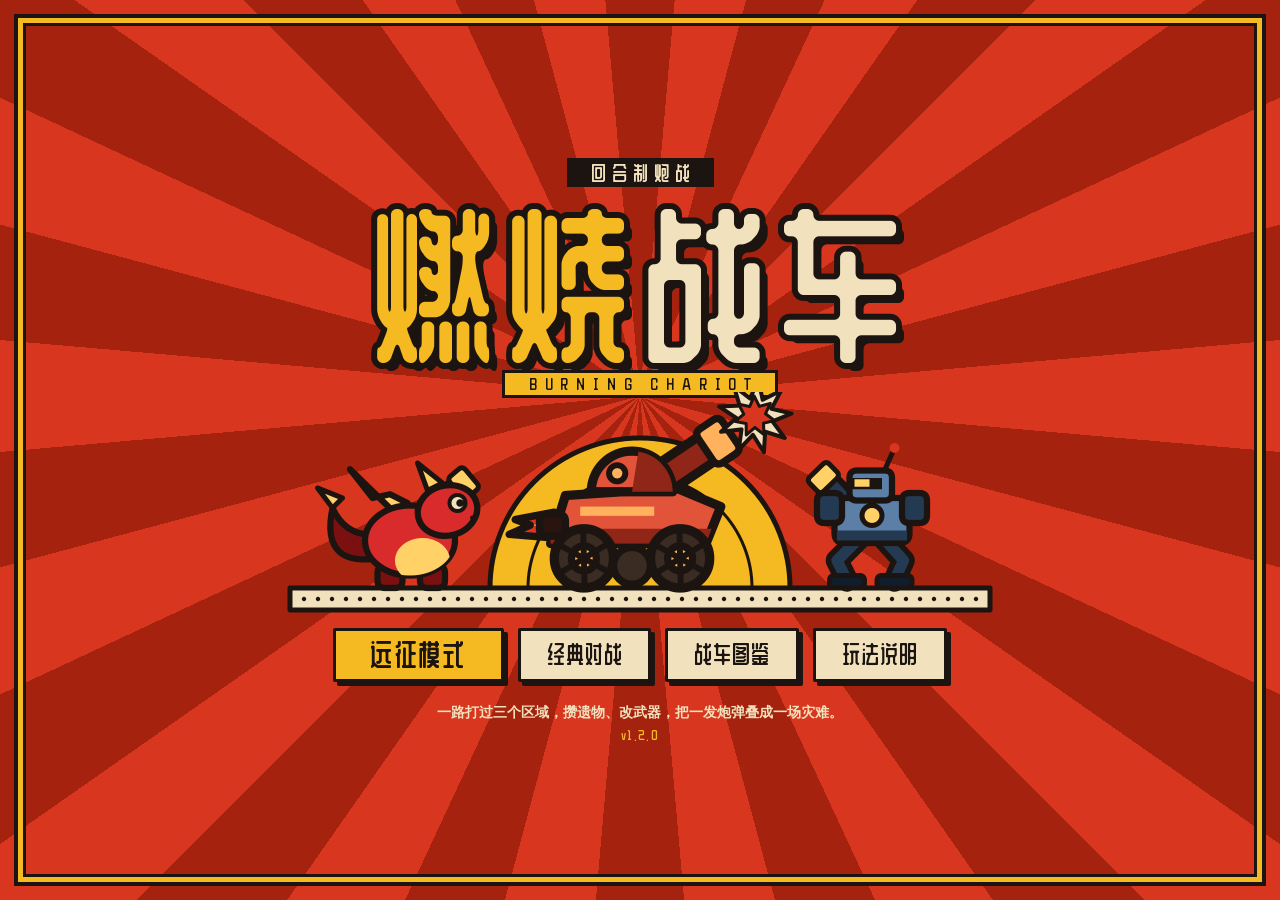
==== commit 7aa1dcc4: "v1.2.0：战场活起来——场地区域、Boss 招式、进度码 - js/field.js（新）：地火 / 毒池 / 蛛网 / 龙卷四种留场区域；Boss 的预告打击（警戒线）   与三套招式表（碾压者" ====
--- a/index.html
+++ b/index.html
@@ -112,7 +112,8 @@
           <li><b>空格</b><span>按住蓄力，松开发射；蓄力条上的竖线是你上一发用的力度</span></li>
           <li><b>1 / 2 / 3</b><span>切换一号武器、二号武器、必杀</span></li>
           <li><b>Enter</b><span>跳过本回合（油不够时用来攒燃料）</span></li>
-          <li><b>G</b><span>开关炮口指示线（只显示角度，不预测落点）</span></li>
+          <li><b>G</b><span>开关炮口指示线（经典只显示角度；爽快规则下是弹道预览）</span></li>
+          <li><b>F</b><span>敌方回合加速</span></li>
           <li><b>M</b><span>静音</span></li>
           <li><b>Esc</b><span>暂停菜单</span></li>
         </ul>
@@ -130,7 +131,14 @@
             场上的油桶一点就炸，还会连锁。</li>
           <li><b>弹道预览</b>：默认画出这一发的前半段轨迹（按 G 开关），落点仍要自己估；
             上方还会显示出手顺序。出发前打开「硬核」就把这些都关掉。</li>
+          <li><b>留在场上的东西</b>：有些武器落地后会留下一块区域，头顶写着名字和还剩几轮。
+            <b>地火</b>（赤焰、红龙和烈火的必杀）和<b>毒池</b>（毒蜘蛛）会伤到回合开始时站在里面的战车——
+            包括放它的人；<b>蛛网</b>里移动耗油 ×3、也很难被击飞；<b>龙卷</b>会把人卷起来顺风甩出去。</li>
+          <li><b>Boss 的警戒线</b>：Boss 会先在地上圈出黄黑相间的警戒线，到它下一回合那里才挨打——
+            你有一整个回合挪开。血量掉到一定程度会换一套更狠的招。</li>
           <li><b>花式赏金</b>：直击、超远狙击、一炮双响、借桶杀人、击飞出界都会额外给金币。</li>
+          <li><b>备份进度</b>：进度只存在这台设备的浏览器里。在远征营地的「进度备份」里可以导出一串进度码
+            （或下载成文件、复制成链接），在任何设备上导入就能接着玩。</li>
           <li><b>勋章</b>：远征结束按战绩发勋章，用来解锁新战车；通关后开放更高的进阶难度。</li>
         </ul>
       </div>
@@ -175,6 +183,7 @@
       <div class="queue" id="queue" hidden></div>
 
       <div class="hud-top-right">
+        <button class="icon-btn" id="btn-fast" title="敌方回合加速 (F)">快</button>
         <button class="icon-btn" id="btn-guide" title="炮口指示线 (G)">瞄</button>
         <button class="icon-btn" id="btn-mute" title="静音 (M)">音</button>
         <button class="icon-btn" id="btn-pause" title="菜单 (Esc)">≡</button>
@@ -257,6 +266,7 @@
 <script src="js/audio.js"></script>
 <script src="js/ai.js"></script>
 <script src="js/game.js"></script>
+<script src="js/field.js"></script>
 <script src="js/run.js"></script>
 <script src="js/main.js"></script>
 <script src="js/runui.js"></script>
--- a/css/style.css
+++ b/css/style.css
@@ -630,6 +630,22 @@
 .over-line { font-size: 14px; color: var(--ink-soft); }
 .run-over .rrow { grid-template-columns: 0 110px 1fr auto; }
 
+/* ---- 进度备份 ---- */
+.bk-code {
+  display: block; width: 100%; height: 86px; margin: 10px 0 8px; padding: 8px 10px; resize: vertical;
+  font: 12px/1.5 ui-monospace, Menlo, Consolas, monospace; color: var(--ink); word-break: break-all;
+  background: #f8eccd; border: 2.5px solid var(--ink); border-radius: 2px;
+  user-select: text; -webkit-user-select: text;
+}
+.bk-nag {
+  display: inline-block; margin: 10px 0 2px; padding: 2px 10px 3px;
+  font-family: var(--display); font-size: 16px; color: var(--ink);
+  background: var(--yellow); border: 2.5px solid var(--ink);
+}
+.bk-msg { margin-top: 9px; font-size: 13px; font-weight: 600; color: var(--teal-deep); }
+label.chip { display: inline-block; }
+.run-over .rrow.bonus, .run-over .rrow { align-items: start; }
+
 @media (max-width: 880px) {
   .setup-grid, .run-hub, .run-grid { grid-template-columns: 1fr; }
   .nodes, .nodes.n2, .offers { grid-template-columns: 1fr; }
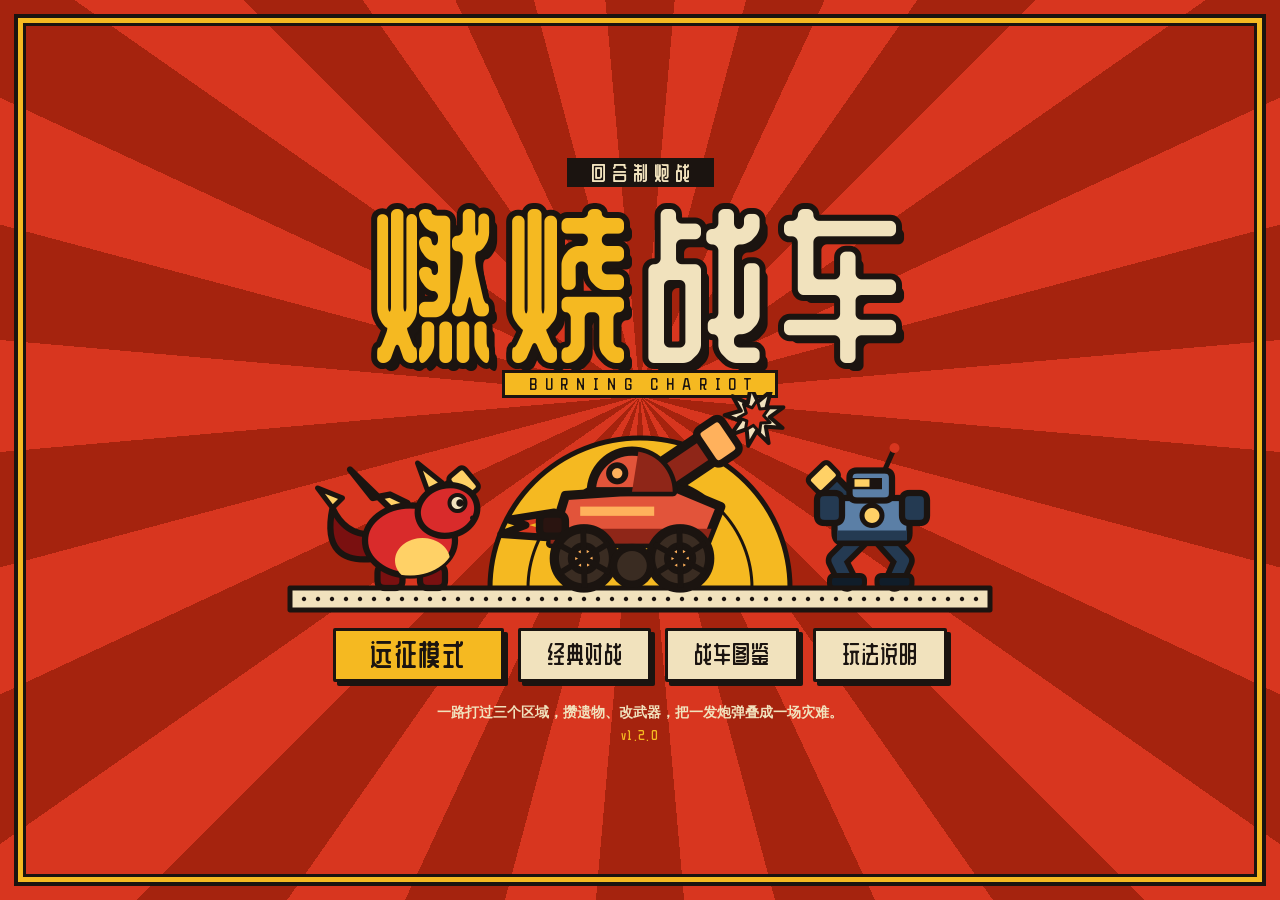
==== commit 01eed71b: "瞄准：点蓄力条标力度，预览线按标记的力度画，蓄到标记处停顿 - 爽快规则下可以在蓄力条上点 / 拖标出力度，Q / E 或滚轮微调 1 点 - 预览线始终按「角度 + 标记力度 + 风」画，界面写明「" ====
--- a/index.html
+++ b/index.html
@@ -110,6 +110,8 @@
           <li><b>← →</b><span>移动战车（消耗燃料）</span></li>
           <li><b>↑ ↓</b><span>调整炮口角度</span></li>
           <li><b>空格</b><span>按住蓄力，松开发射；蓄力条上的竖线是你上一发用的力度</span></li>
+          <li><b>点蓄力条</b><span>（远征 / 爽快规则）标出想要的力度，预览线就按它画；<b>Q / E</b> 或滚轮微调 1 点。
+            蓄到标记处会停一下，这时松手就是标记的力度</span></li>
           <li><b>1 / 2 / 3</b><span>切换一号武器、二号武器、必杀</span></li>
           <li><b>Enter</b><span>跳过本回合（油不够时用来攒燃料）</span></li>
           <li><b>G</b><span>开关炮口指示线（经典只显示角度；爽快规则下是弹道预览）</span></li>
@@ -129,7 +131,8 @@
             所有战车每回合掉血。</li>
           <li><b>击飞与油桶</b>：爆炸会把战车横向掀出去，悬崖和浮岛边上能直接打出界；
             场上的油桶一点就炸，还会连锁。</li>
-          <li><b>弹道预览</b>：默认画出这一发的前半段轨迹（按 G 开关），落点仍要自己估；
+          <li><b>弹道预览</b>：按「当前角度 + 蓄力条上标记的力度 + 风」画出这一发的前半段轨迹（按 G 开关），
+            照着标记松手，炮弹走的就是这条线；后半段和落点仍要自己估。
             上方还会显示出手顺序。出发前打开「硬核」就把这些都关掉。</li>
           <li><b>留在场上的东西</b>：有些武器落地后会留下一块区域，头顶写着名字和还剩几轮。
             <b>地火</b>（赤焰、红龙和烈火的必杀）和<b>毒池</b>（毒蜘蛛）会伤到回合开始时站在里面的战车——
@@ -205,9 +208,10 @@
       <div class="hud-bottom-center" id="panel-action">
         <div class="weapons" id="weapons"></div>
         <div class="power-wrap">
-          <div class="power-bar">
+          <div class="power-bar" id="power-bar">
             <div id="power-fill"></div>
             <div class="power-ticks"></div>
+            <div id="power-last" class="power-last" hidden></div>
             <div id="power-mark" class="power-mark" hidden></div>
           </div>
           <div class="aim-read">角度 <b id="aim-val">45</b>° · 力度 <b id="pow-val">0</b><span id="pow-last"></span></div>
--- a/css/style.css
+++ b/css/style.css
@@ -331,16 +331,22 @@
   position: absolute; inset: 0;
   background: repeating-linear-gradient(90deg, transparent 0 31.4px, var(--ink) 31.4px 33.4px);
 }
-/* 上一发用过的力度：微调时对着这条线找感觉 */
+/* 爽快规则下蓄力条可以点：点哪标哪 */
+.power-bar.markable { pointer-events: auto; cursor: pointer; touch-action: none; }
+.power-bar.markable::before { content: ""; position: absolute; inset: -12px -6px; }   /* 把可点的范围放大一圈 */
+/* 标记到位、正停在上面：外面套一圈纸色框、标记变红（硬切，不做过渡） */
+.power-bar.onmark { outline: 4px solid var(--paper); }
+.power-bar.onmark .power-mark { background: var(--red); }
+/* 上一发实际打出去的力度（和标记不一样时才显示）：一根细墨线 */
+.power-last {
+  position: absolute; top: -4px; bottom: -4px; width: 2px;
+  background: var(--ink); transform: translateX(-1px); pointer-events: none;
+}
+/* 标记的力度（经典规则下是上一发用过的力度）：预览线就是按它画的 */
 .power-mark {
-  position: absolute; top: -7px; bottom: -7px; width: 4px;
-  background: var(--ink);
-  transform: translateX(-2px); pointer-events: none;
-}
-.power-mark::after {
-  content: ""; position: absolute; left: -5px; top: -7px;
-  border-left: 7px solid transparent; border-right: 7px solid transparent;
-  border-top: 9px solid var(--ink);
+  position: absolute; top: -8px; bottom: -8px; width: 8px;
+  background: var(--paper); border: 2px solid var(--ink);
+  transform: translateX(-4px); pointer-events: none;
 }
 #pow-last { color: var(--paper-2); margin-left: 8px; font-size: 14px; }
 
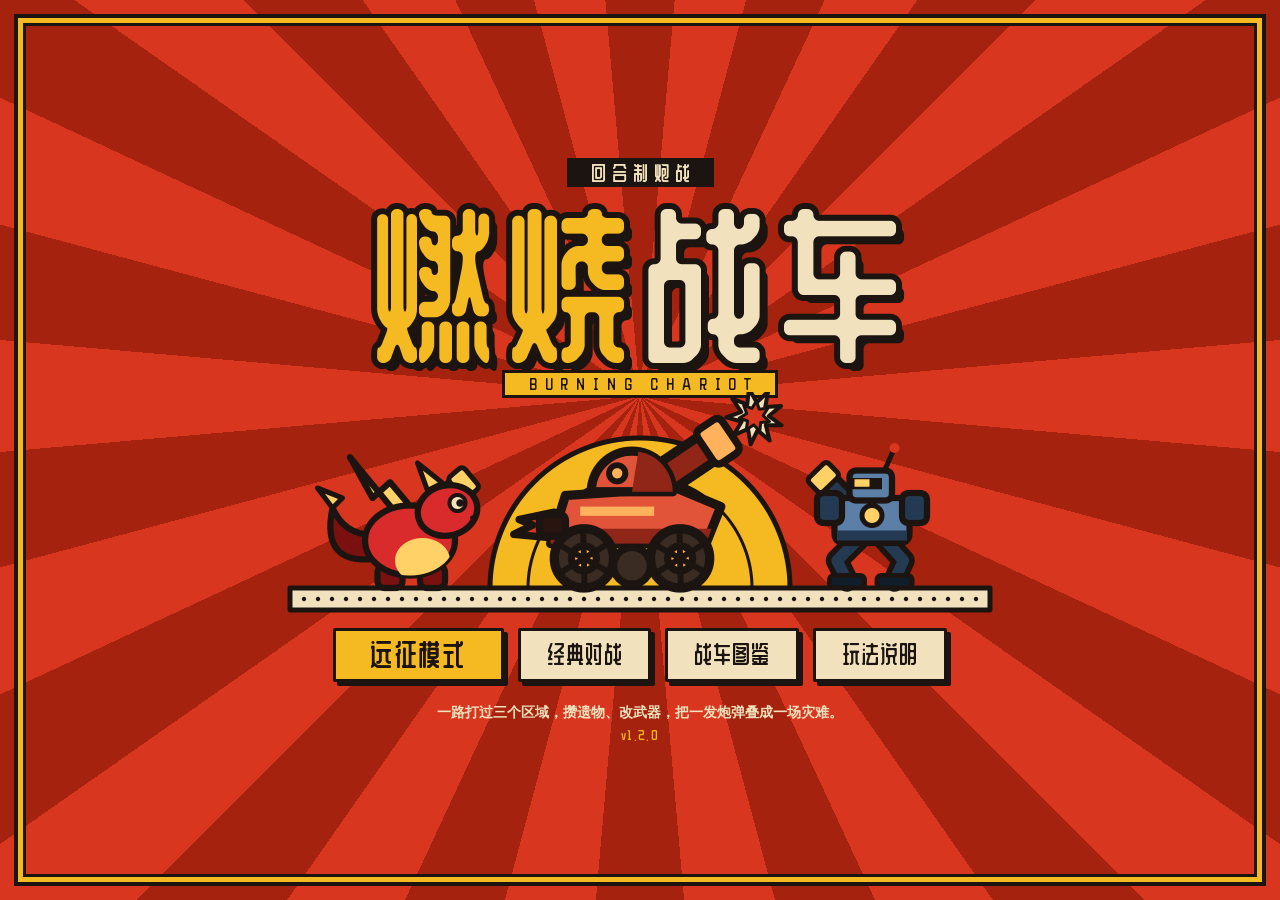
==== commit 47cd5de0: "蓄力条不再在标记上停顿 停 1/3 秒等于把标记附近那一段力度锁死：不想用标记的人没法手动微调。 蓄力条恢复全程匀速，走到标记时只变红 + 响一声梆子当提示。  Co-Authored-By: Cla" ====
--- a/index.html
+++ b/index.html
@@ -111,7 +111,7 @@
           <li><b>↑ ↓</b><span>调整炮口角度</span></li>
           <li><b>空格</b><span>按住蓄力，松开发射；蓄力条上的竖线是你上一发用的力度</span></li>
           <li><b>点蓄力条</b><span>（远征 / 爽快规则）标出想要的力度，预览线就按它画；<b>Q / E</b> 或滚轮微调 1 点。
-            蓄到标记处会停一下，这时松手就是标记的力度</span></li>
+            蓄力条走到标记时标记变红、响一声，但不会停</span></li>
           <li><b>1 / 2 / 3</b><span>切换一号武器、二号武器、必杀</span></li>
           <li><b>Enter</b><span>跳过本回合（油不够时用来攒燃料）</span></li>
           <li><b>G</b><span>开关炮口指示线（经典只显示角度；爽快规则下是弹道预览）</span></li>
--- a/css/style.css
+++ b/css/style.css
@@ -334,8 +334,7 @@
 /* 爽快规则下蓄力条可以点：点哪标哪 */
 .power-bar.markable { pointer-events: auto; cursor: pointer; touch-action: none; }
 .power-bar.markable::before { content: ""; position: absolute; inset: -12px -6px; }   /* 把可点的范围放大一圈 */
-/* 标记到位、正停在上面：外面套一圈纸色框、标记变红（硬切，不做过渡） */
-.power-bar.onmark { outline: 4px solid var(--paper); }
+/* 蓄力条正好走到标记上：标记变红（硬切，不做过渡）。只是提示，条不会停 */
 .power-bar.onmark .power-mark { background: var(--red); }
 /* 上一发实际打出去的力度（和标记不一样时才显示）：一根细墨线 */
 .power-last {
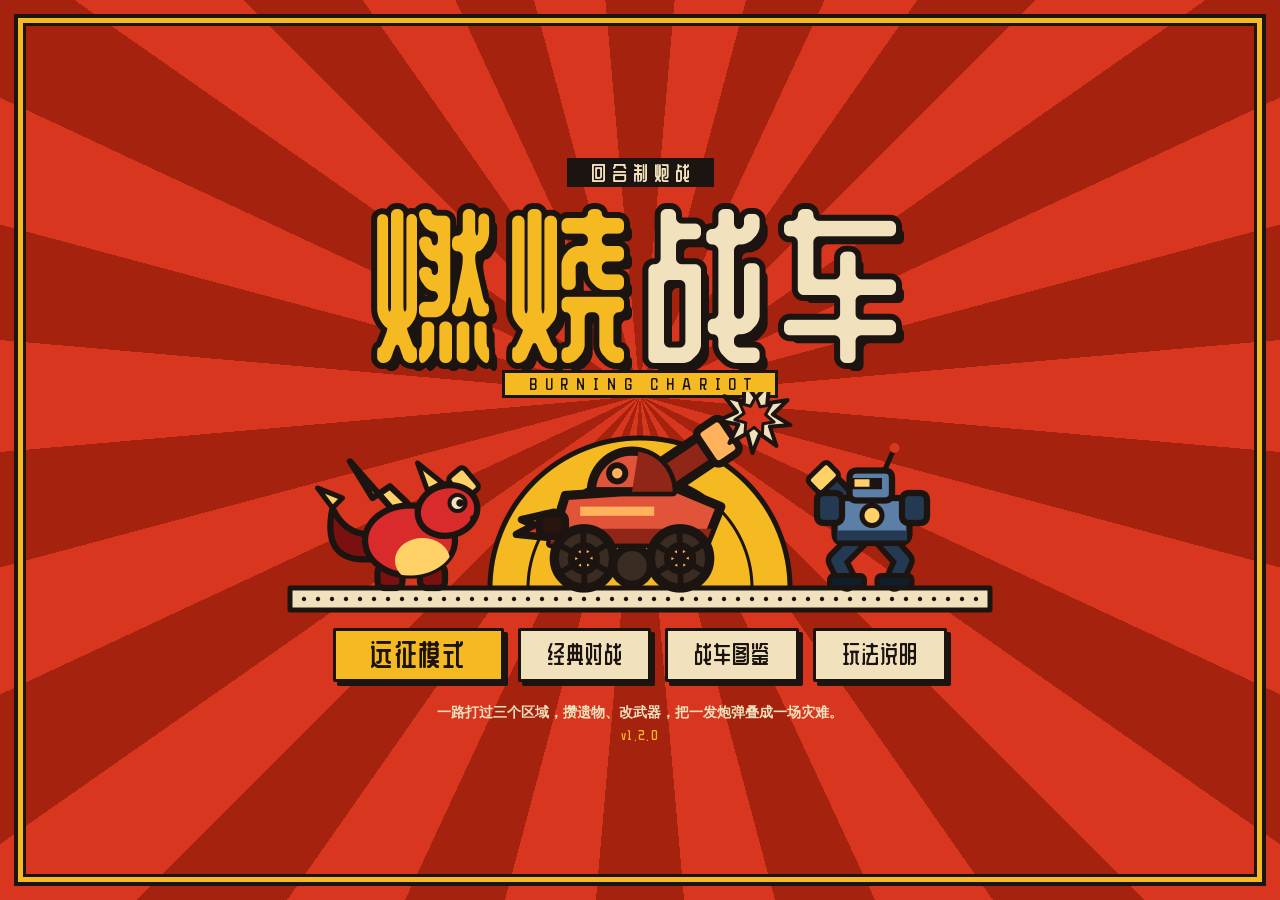
==== commit c3e6626e: "电脑回合里可以预先调角度 / 标记 / 武器；去掉蓄力到标记时的提示 - 爽快规则：轮到电脑时 adjustAim / setMark / setWeapon 作用在玩家自己的车上，   动过之后预览" ====
--- a/index.html
+++ b/index.html
@@ -111,7 +111,8 @@
           <li><b>↑ ↓</b><span>调整炮口角度</span></li>
           <li><b>空格</b><span>按住蓄力，松开发射；蓄力条上的竖线是你上一发用的力度</span></li>
           <li><b>点蓄力条</b><span>（远征 / 爽快规则）标出想要的力度，预览线就按它画；<b>Q / E</b> 或滚轮微调 1 点。
-            蓄力条走到标记时标记变红、响一声，但不会停</span></li>
+            标记只是一根刻度，蓄力条经过它时不会停，也没有任何提示。
+            电脑行动的时候，角度、标记和武器都可以先摆好</span></li>
           <li><b>1 / 2 / 3</b><span>切换一号武器、二号武器、必杀</span></li>
           <li><b>Enter</b><span>跳过本回合（油不够时用来攒燃料）</span></li>
           <li><b>G</b><span>开关炮口指示线（经典只显示角度；爽快规则下是弹道预览）</span></li>
--- a/css/style.css
+++ b/css/style.css
@@ -334,8 +334,6 @@
 /* 爽快规则下蓄力条可以点：点哪标哪 */
 .power-bar.markable { pointer-events: auto; cursor: pointer; touch-action: none; }
 .power-bar.markable::before { content: ""; position: absolute; inset: -12px -6px; }   /* 把可点的范围放大一圈 */
-/* 蓄力条正好走到标记上：标记变红（硬切，不做过渡）。只是提示，条不会停 */
-.power-bar.onmark .power-mark { background: var(--red); }
 /* 上一发实际打出去的力度（和标记不一样时才显示）：一根细墨线 */
 .power-last {
   position: absolute; top: -4px; bottom: -4px; width: 2px;
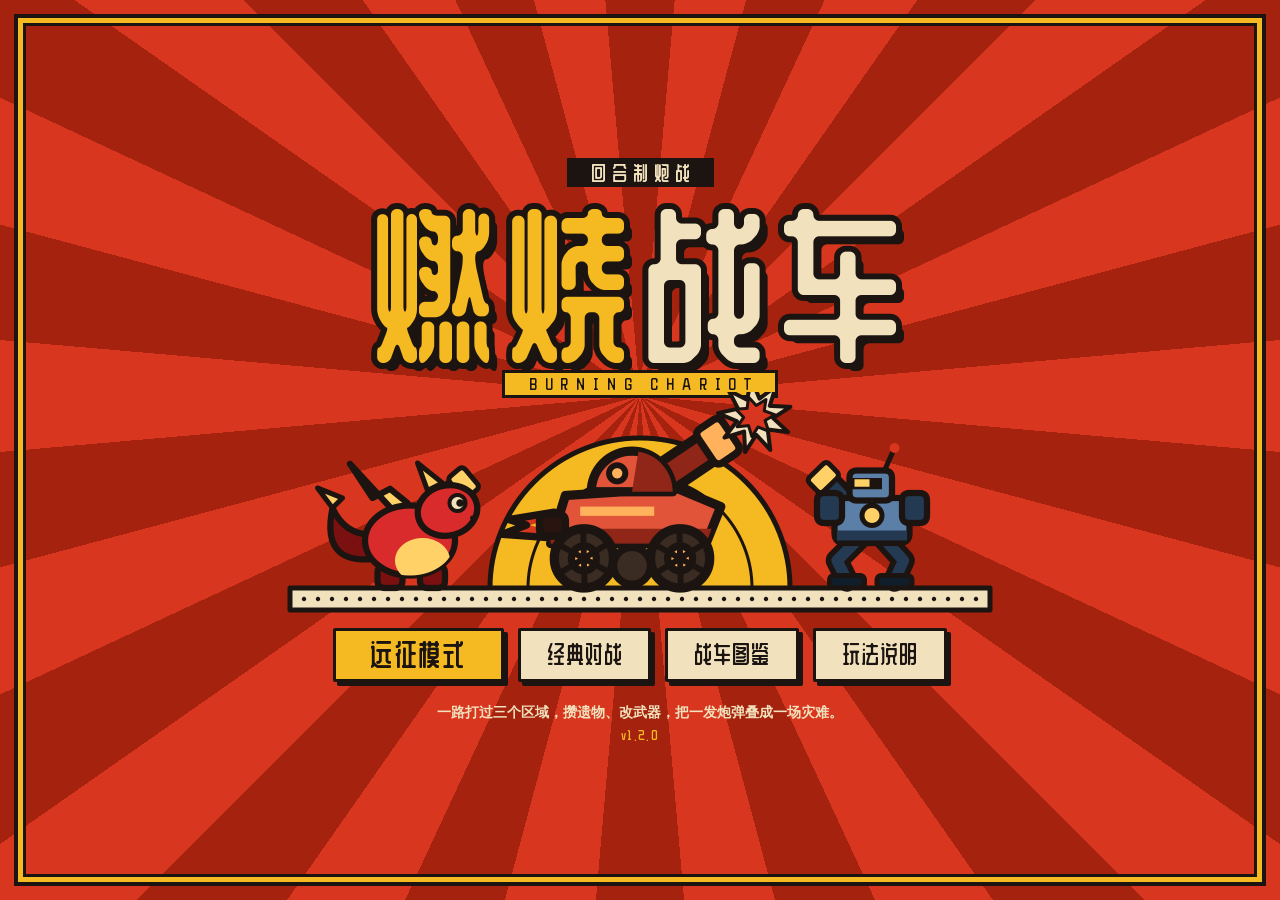
==== commit 7aa7e1dd: "WASD 挪镜头 挪过之后镜头停在原处，换人出手、阶段变化、玩家自己移动或蓄力时回去跟随。 两套规则都能用；按物理键位识别，不受输入法影响。  Co-Authored-By: Claude Fable" ====
--- a/index.html
+++ b/index.html
@@ -115,6 +115,7 @@
             电脑行动的时候，角度、标记和武器都可以先摆好</span></li>
           <li><b>1 / 2 / 3</b><span>切换一号武器、二号武器、必杀</span></li>
           <li><b>Enter</b><span>跳过本回合（油不够时用来攒燃料）</span></li>
+          <li><b>W A S D</b><span>挪动镜头看别处（敌人在屏幕外时用）；换人出手、开炮或自己移动时镜头自动回去</span></li>
           <li><b>G</b><span>开关炮口指示线（经典只显示角度；爽快规则下是弹道预览）</span></li>
           <li><b>F</b><span>敌方回合加速</span></li>
           <li><b>M</b><span>静音</span></li>
